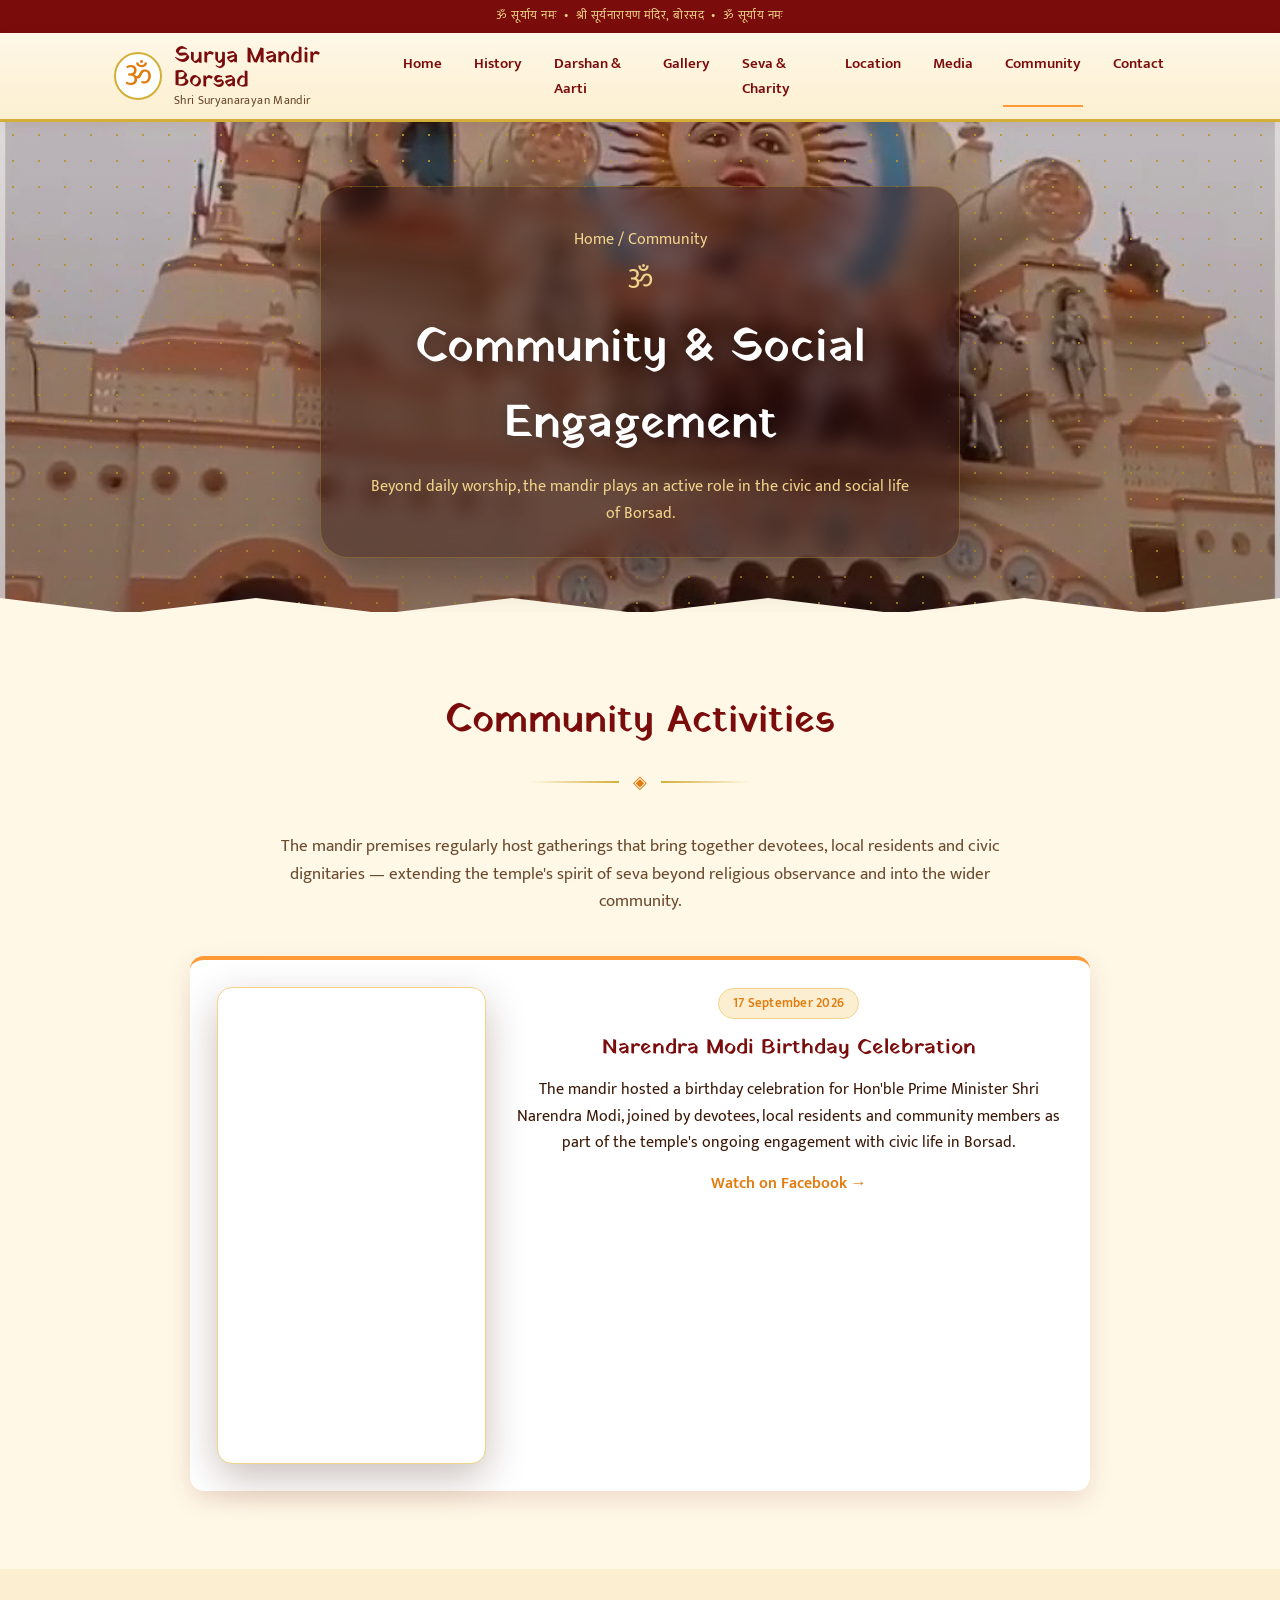
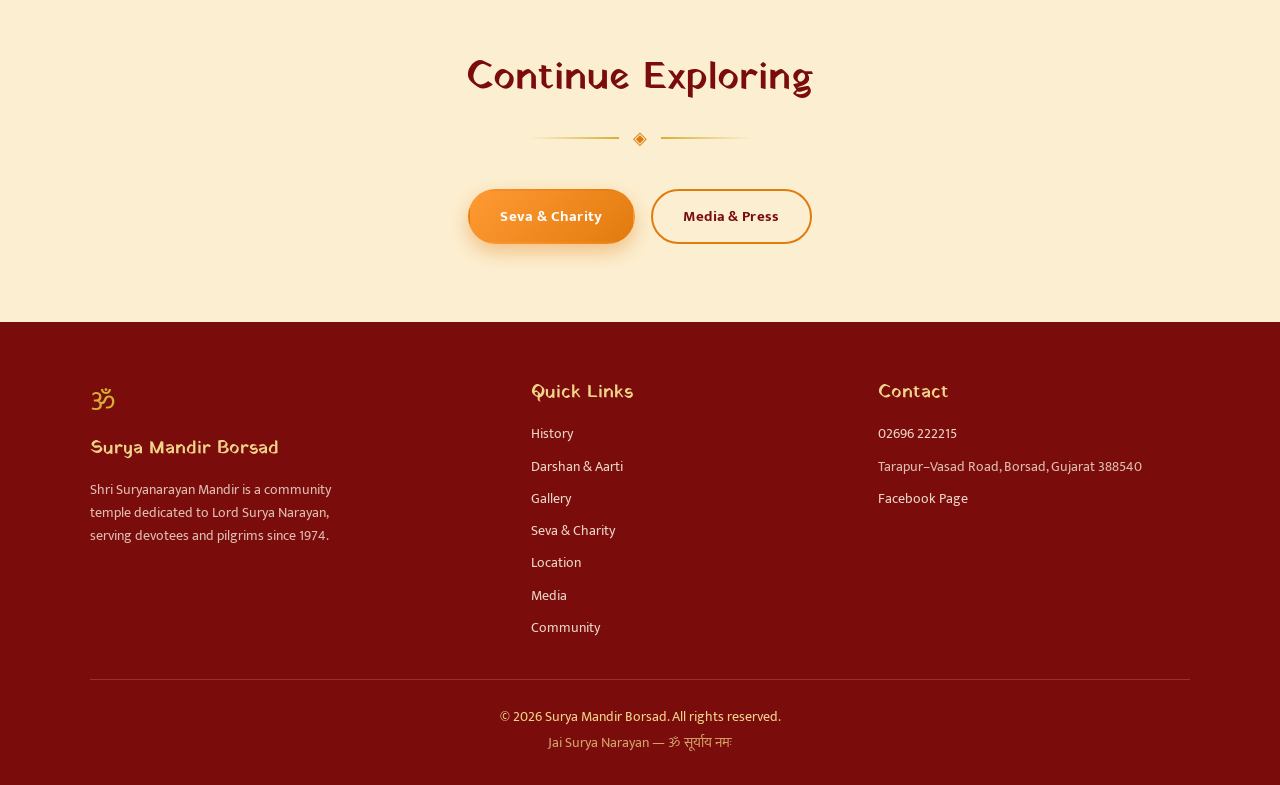
==== community.html @ 2ac1d81e "Update history timeline dates, simplify founding story, add Community page Divine manifestation now " ====
<!DOCTYPE html>
<html lang="en">
<head>
<meta charset="UTF-8">
<meta name="viewport" content="width=device-width, initial-scale=1.0">
<title>Community | Surya Mandir Borsad</title>
<meta name="description" content="Community and social engagement activities hosted at Surya Mandir Borsad, from civic celebrations to local outreach.">
<link rel="canonical" href="https://suntempleborsad.org/community.html">
<meta property="og:type" content="website">
<meta property="og:site_name" content="Surya Mandir Borsad">
<meta property="og:title" content="Community | Surya Mandir Borsad">
<meta property="og:description" content="Community and social engagement activities hosted at Surya Mandir Borsad, from civic celebrations to local outreach.">
<meta property="og:url" content="https://suntempleborsad.org/community.html">
<meta property="og:image" content="https://suntempleborsad.org/images/gallery-13.jpg">
<meta property="og:image:width" content="1200">
<meta property="og:image:alt" content="Surya Mandir Borsad">
<meta property="og:locale" content="en_IN">
<meta name="twitter:card" content="summary_large_image">
<meta name="twitter:title" content="Community | Surya Mandir Borsad">
<meta name="twitter:description" content="Community and social engagement activities hosted at Surya Mandir Borsad, from civic celebrations to local outreach.">
<meta name="twitter:image" content="https://suntempleborsad.org/images/gallery-13.jpg">
<meta name="theme-color" content="#FF9933">
<link rel="manifest" href="/manifest.json">
<link rel="apple-touch-icon" href="/apple-touch-icon.png">
<link rel="icon" href="/favicon.ico" sizes="32x32">
<link rel="icon" href="data:image/svg+xml,%3Csvg xmlns='http://www.w3.org/2000/svg' viewBox='0 0 100 100'%3E%3Ccircle cx='50' cy='50' r='45' fill='%23FF9933'/%3E%3Ctext x='50' y='68' font-size='60' text-anchor='middle' fill='%23fff'%3E%E0%A5%90%3C/text%3E%3C/svg%3E">
<link rel="preconnect" href="https://fonts.googleapis.com">
<link rel="preconnect" href="https://fonts.gstatic.com" crossorigin>
<link href="https://fonts.googleapis.com/css2?family=Yatra+One&family=Mukta:wght@400;500;600;700&display=swap" rel="stylesheet">
<link rel="stylesheet" href="css/style.css">
<script type="application/ld+json">
{
  "@context": "https://schema.org",
  "@type": "BreadcrumbList",
  "itemListElement": [
    {"@type": "ListItem", "position": 1, "name": "Home", "item": "https://suntempleborsad.org/"},
    {"@type": "ListItem", "position": 2, "name": "Community", "item": "https://suntempleborsad.org/community.html"}
  ]
}
</script>
</head>
<body>

<div class="top-strip">ॐ सूर्याय नमः &nbsp;•&nbsp; श्री सूर्यनारायण मंदिर, बोरसद &nbsp;•&nbsp; ॐ सूर्याय नमः</div>

<header class="site-header">
  <div class="header-inner">
    <a class="brand" href="index.html">
      <span class="brand-om">ॐ</span>
      <span class="brand-text">
        <span class="brand-title">Surya Mandir Borsad</span>
        <span class="brand-subtitle">Shri Suryanarayan Mandir</span>
      </span>
    </a>
    <button class="nav-toggle" id="navToggle" aria-label="Toggle navigation" aria-expanded="false">
      <span></span><span></span><span></span>
    </button>
    <nav class="main-nav" id="mainNav">
      <a href="index.html">Home</a>
      <a href="history.html">History</a>
      <a href="timings.html">Darshan &amp; Aarti</a>
      <a href="gallery.html">Gallery</a>
      <a href="seva.html">Seva &amp; Charity</a>
      <a href="location.html">Location</a>
      <a href="media.html">Media</a>
      <a href="community.html" class="active">Community</a>
      <a href="contact.html">Contact</a>
    </nav>
  </div>
</header>

<section class="page-hero" style="background-image:url('images/gallery-13.jpg'); background-size:cover; background-position:center;">
  <div class="page-hero-content">
    <p class="breadcrumb"><a href="index.html">Home</a> / Community</p>
    <div class="page-om">&#x0950;</div>
    <h1>Community &amp; Social Engagement</h1>
    <p>Beyond daily worship, the mandir plays an active role in the civic and social life of Borsad.</p>
  </div>
</section>

<main>

  <section class="section">
    <div class="section-inner text-center">
      <h2 class="section-title"><span>Community Activities</span></h2>
      <div class="divider" aria-hidden="true"><span>&#x25C8;</span></div>
      <p class="section-lead" style="max-width:760px; margin-bottom:40px;">
        The mandir premises regularly host gatherings that bring together devotees, local residents
        and civic dignitaries &mdash; extending the temple's spirit of seva beyond religious
        observance and into the wider community.
      </p>

      <div class="event-card">
        <div class="event-card-media">
          <div class="video-wrapper-vertical">
            <iframe src="https://www.facebook.com/plugins/video.php?href=https%3A%2F%2Fwww.facebook.com%2Freel%2F38532908149690566%2F&show_text=0&width=267" title="Narendra Modi birthday celebration at Surya Mandir Borsad" style="border:none;overflow:hidden" scrolling="no" allowfullscreen="true" allow="autoplay; clipboard-write; encrypted-media; picture-in-picture; web-share" loading="lazy"></iframe>
          </div>
        </div>
        <div class="event-card-body">
          <span class="event-date">17 September 2026</span>
          <h3>Narendra Modi Birthday Celebration</h3>
          <p>
            The mandir hosted a birthday celebration for Hon'ble Prime Minister Shri Narendra Modi,
            joined by devotees, local residents and community members as part of the temple's ongoing
            engagement with civic life in Borsad.
          </p>
          <a class="event-watch-link" href="https://fb.watch/v/28VnDerd36/?mibextid=wwXIfr&fs=e" target="_blank" rel="noopener">Watch on Facebook &rarr;</a>
        </div>
      </div>
    </div>
  </section>

  <section class="section section-alt">
    <div class="section-inner text-center">
      <h2 class="section-title"><span>Continue Exploring</span></h2>
      <div class="divider" aria-hidden="true"><span>&#x25C8;</span></div>
      <div class="hero-actions" style="justify-content:center;">
        <a href="seva.html" class="btn btn-primary">Seva &amp; Charity</a>
        <a href="media.html" class="btn btn-outline" style="color:var(--maroon);border-color:var(--saffron-dark);">Media &amp; Press</a>
      </div>
    </div>
  </section>

</main>

<footer class="site-footer">
  <div class="footer-inner">
    <div class="footer-col footer-about">
      <div class="footer-om" aria-hidden="true">&#x0950;</div>
      <h4>Surya Mandir Borsad</h4>
      <p>Shri Suryanarayan Mandir is a community temple dedicated to Lord Surya Narayan, serving devotees and pilgrims since 1974.</p>
    </div>
    <div class="footer-col">
      <h4>Quick Links</h4>
      <ul>
        <li><a href="history.html">History</a></li>
        <li><a href="timings.html">Darshan &amp; Aarti</a></li>
        <li><a href="gallery.html">Gallery</a></li>
        <li><a href="seva.html">Seva &amp; Charity</a></li>
        <li><a href="location.html">Location</a></li>
        <li><a href="media.html">Media</a></li>
        <li><a href="community.html">Community</a></li>
      </ul>
    </div>
    <div class="footer-col">
      <h4>Contact</h4>
      <ul>
        <li><a href="tel:+912696222215">02696 222215</a></li>
        <li>Tarapur&ndash;Vasad Road, Borsad, Gujarat 388540</li>
        <li><a href="https://www.facebook.com/309274236189976" target="_blank" rel="noopener">Facebook Page</a></li>
      </ul>
    </div>
  </div>
  <div class="footer-bottom">
    <p>&copy; <span id="year"></span> Surya Mandir Borsad. All rights reserved.</p>
    <p class="footer-note">Jai Surya Narayan &mdash; &#x0950; &#x0938;&#x0942;&#x0930;&#x094D;&#x092F;&#x093E;&#x092F; &#x0928;&#x092E;&#x0903;</p>
  </div>
</footer>

<script src="js/script.js?v=3"></script>
</body>
</html>
---- css/style.css ----
/* =========================================================
   Surya Mandir Borsad — stylesheet
   Palette: saffron, maroon, gold, ivory
   ========================================================= */

:root {
  --saffron: #FF9933;
  --saffron-dark: #E27B0E;
  --maroon: #7A0C0C;
  --maroon-dark: #500606;
  --gold: #D4AF37;
  --gold-light: #F1D48A;
  --ivory: #FFF8E7;
  --ivory-dark: #FCEFD1;
  --ink: #3A1706;
  --ink-soft: #6B4A2E;
  --white: #FFFFFF;

  --font-display: 'Yatra One', cursive;
  --font-body: 'Mukta', -apple-system, BlinkMacSystemFont, 'Segoe UI', sans-serif;

  --shadow-soft: 0 8px 24px rgba(122, 12, 12, 0.12);
  --shadow-strong: 0 14px 40px rgba(58, 23, 6, 0.28);
  --radius: 14px;
}

* { box-sizing: border-box; }

html {
  scroll-behavior: smooth;
}

body {
  margin: 0;
  font-family: var(--font-body);
  color: var(--ink);
  background: var(--ivory);
  line-height: 1.65;
  -webkit-font-smoothing: antialiased;
}

img { max-width: 100%; display: block; }

a { color: inherit; }

h1, h2, h3 {
  font-family: var(--font-display);
  font-weight: 400;
  color: var(--maroon);
  margin: 0;
}

.section-inner {
  max-width: 1100px;
  margin: 0 auto;
  padding: 0 24px;
}

/* ---------- Top strip ---------- */
.top-strip {
  background: var(--maroon);
  color: var(--gold-light);
  text-align: center;
  font-size: 0.78rem;
  letter-spacing: 0.04em;
  padding: 6px 12px;
  white-space: nowrap;
  overflow: hidden;
  text-overflow: ellipsis;
}

/* ---------- Header ---------- */
.site-header {
  position: sticky;
  top: 0;
  z-index: 100;
  background: linear-gradient(180deg, var(--ivory) 0%, var(--ivory-dark) 100%);
  border-bottom: 3px solid var(--gold);
  box-shadow: 0 2px 12px rgba(122, 12, 12, 0.08);
}

.header-inner {
  max-width: 1100px;
  margin: 0 auto;
  padding: 12px 24px;
  display: flex;
  align-items: center;
  justify-content: space-between;
  gap: 16px;
}

.brand {
  display: flex;
  align-items: center;
  gap: 12px;
  text-decoration: none;
}

.brand-om {
  font-size: 2rem;
  color: var(--saffron-dark);
  background: var(--white);
  border: 2px solid var(--gold);
  border-radius: 50%;
  width: 48px;
  height: 48px;
  display: flex;
  align-items: center;
  justify-content: center;
  flex-shrink: 0;
}

.brand-text { display: flex; flex-direction: column; line-height: 1.15; }

.brand-title {
  font-family: var(--font-display);
  font-size: 1.35rem;
  color: var(--maroon);
}

.brand-subtitle {
  font-size: 0.72rem;
  color: var(--ink-soft);
  letter-spacing: 0.03em;
}

.main-nav {
  display: flex;
  gap: 28px;
}

.main-nav a {
  text-decoration: none;
  font-weight: 600;
  font-size: 0.95rem;
  color: var(--maroon);
  position: relative;
  padding: 6px 2px;
}

.main-nav a::after {
  content: "";
  position: absolute;
  left: 0;
  bottom: 0;
  width: 0;
  height: 2px;
  background: var(--saffron);
  transition: width 0.25s ease;
}

.main-nav a:hover::after,
.main-nav a.active::after {
  width: 100%;
}

.nav-toggle {
  display: none;
  flex-direction: column;
  justify-content: center;
  gap: 5px;
  width: 40px;
  height: 40px;
  background: none;
  border: none;
  cursor: pointer;
}

.nav-toggle span {
  display: block;
  height: 3px;
  border-radius: 2px;
  background: var(--maroon);
}

/* ---------- Hero ---------- */
.hero {
  position: relative;
  min-height: 82vh;
  display: flex;
  align-items: center;
  justify-content: center;
  text-align: center;
  color: var(--white);
  background-color: var(--maroon-dark);
  background-size: cover;
  background-position: center;
  overflow: hidden;
}

.hero::before {
  content: "";
  position: absolute;
  inset: 0;
  background: linear-gradient(180deg, rgba(58,10,10,0.12) 0%, rgba(58,10,10,0.08) 45%, rgba(40,8,8,0.38) 100%);
}

.hero-pattern {
  position: absolute;
  inset: 0;
  opacity: 0.7;
  background-image:
    radial-gradient(circle at 8% 12%, rgba(212,175,55,0.35) 0%, transparent 32%),
    radial-gradient(circle at 94% 82%, rgba(212,175,55,0.3) 0%, transparent 30%),
    radial-gradient(circle, rgba(212,175,55,0.5) 1.4px, transparent 1.4px);
  background-size: auto, auto, 30px 30px;
  background-position: 0 0, 0 0, 0 0;
}

.mandala-ring {
  position: absolute;
  border: 1px solid rgba(212,175,55,0.28);
  border-radius: 50%;
  pointer-events: none;
}

.hero-content {
  position: relative;
  z-index: 2;
  padding: 44px 40px;
  max-width: 720px;
  background: rgba(40,8,8,0.4);
  backdrop-filter: blur(10px);
  -webkit-backdrop-filter: blur(10px);
  border-radius: 32px;
  border: 1px solid rgba(212,175,55,0.3);
  box-shadow: 0 20px 60px rgba(20,4,4,0.35);
  transition: opacity 0.35s ease, transform 0.35s ease, visibility 0.35s;
}

.hero-content.is-dismissed {
  opacity: 0;
  transform: scale(0.96);
  pointer-events: none;
  visibility: hidden;
}

.hero-close {
  position: absolute;
  top: 14px;
  right: 14px;
  width: 32px;
  height: 32px;
  border-radius: 50%;
  border: 1px solid rgba(212,175,55,0.4);
  background: rgba(0,0,0,0.15);
  color: var(--gold-light);
  font-size: 1.2rem;
  line-height: 1;
  display: flex;
  align-items: center;
  justify-content: center;
  cursor: pointer;
  transition: background 0.2s ease, transform 0.2s ease;
}

.hero-close:hover {
  background: rgba(0,0,0,0.3);
  transform: scale(1.08);
}

.hero-reveal {
  position: absolute;
  top: 118px;
  right: 24px;
  z-index: 2;
  display: none;
  align-items: center;
  gap: 8px;
  padding: 10px 18px;
  border-radius: 999px;
  background: rgba(40,8,8,0.55);
  backdrop-filter: blur(8px);
  -webkit-backdrop-filter: blur(8px);
  border: 1px solid rgba(212,175,55,0.4);
  color: var(--gold-light);
  font-size: 0.85rem;
  font-weight: 600;
  cursor: pointer;
}

.hero-reveal.is-visible { display: flex; }
.hero-reveal:hover { background: rgba(40,8,8,0.72); }

@media (max-width: 640px) {
  .hero-reveal { top: 100px; right: 16px; font-size: 0.78rem; padding: 8px 14px; }
}

@media (max-width: 640px) {
  .hero-content { padding: 32px 22px; border-radius: 24px; }
}

.hero-content::before,
.hero-content::after {
  content: "";
  position: absolute;
  left: 50%;
  top: 46%;
  transform: translate(-50%, -50%);
  border-radius: 50%;
  border: 1px solid rgba(212,175,55,0.22);
  pointer-events: none;
  z-index: -1;
}

.hero-content::before { width: 460px; height: 460px; }
.hero-content::after { width: 620px; height: 620px; border-color: rgba(212,175,55,0.14); }

@media (max-width: 640px) {
  .hero-content::before { width: 300px; height: 300px; }
  .hero-content::after { width: 400px; height: 400px; }
}

.hero-om {
  font-size: 3rem;
  color: var(--gold-light);
  margin-bottom: 8px;
  text-shadow: 0 4px 18px rgba(0,0,0,0.35);
}

.hero-content h1 {
  font-size: clamp(2.4rem, 6vw, 3.8rem);
  color: var(--white);
  text-shadow: 0 4px 20px rgba(0,0,0,0.4);
  margin-bottom: 10px;
}

.hero-tagline {
  font-size: clamp(1.05rem, 2.4vw, 1.35rem);
  color: var(--gold-light);
  margin: 0 0 4px;
}

.hero-sub {
  font-size: 1rem;
  color: rgba(255,255,255,0.85);
  margin: 0 0 20px;
  letter-spacing: 0.03em;
}

.rating-badge {
  display: inline-flex;
  align-items: center;
  gap: 8px;
  background: rgba(255,255,255,0.12);
  border: 1px solid rgba(241,212,138,0.6);
  border-radius: 999px;
  padding: 7px 16px;
  margin-bottom: 22px;
  text-decoration: none;
  font-size: 0.85rem;
  color: var(--white);
  backdrop-filter: blur(2px);
  transition: background 0.2s ease, transform 0.2s ease;
}

.rating-badge:hover { background: rgba(255,255,255,0.22); transform: translateY(-1px); }

.rating-stars { color: var(--gold); letter-spacing: 1px; }

.rating-badge-dark {
  background: var(--ivory);
  border-color: var(--gold);
  color: var(--maroon);
}
.rating-badge-dark:hover { background: var(--ivory-dark); }
.rating-badge-dark .rating-stars { color: var(--saffron-dark); }

.hero-actions {
  display: flex;
  flex-wrap: wrap;
  gap: 16px;
  justify-content: center;
}

.btn {
  display: inline-block;
  padding: 13px 30px;
  border-radius: 999px;
  font-weight: 700;
  font-size: 0.95rem;
  text-decoration: none;
  letter-spacing: 0.02em;
  transition: transform 0.2s ease, box-shadow 0.2s ease, background 0.2s ease;
  border: 2px solid transparent;
}

.btn-primary {
  background: linear-gradient(135deg, var(--saffron) 0%, var(--saffron-dark) 100%);
  color: var(--white);
  box-shadow: 0 8px 20px rgba(226,123,14,0.4);
}
.btn-primary:hover { transform: translateY(-2px); box-shadow: 0 12px 26px rgba(226,123,14,0.5); }

.btn-outline {
  background: transparent;
  color: var(--white);
  border-color: var(--gold-light);
}
.btn-outline:hover { background: rgba(255,255,255,0.15); transform: translateY(-2px); }

.hero-divider {
  position: absolute;
  bottom: 0;
  left: 0;
  right: 0;
  height: 40px;
  background: var(--ivory);
  clip-path: polygon(0 100%, 100% 100%, 100% 40%, 92% 100%, 84% 40%, 76% 100%, 68% 40%, 60% 100%, 52% 40%, 44% 100%, 36% 40%, 28% 100%, 20% 40%, 12% 100%, 4% 40%, 0 100%);
}

/* ---------- Sections ---------- */
.section {
  padding: 78px 0;
}

.section-alt {
  background: var(--ivory-dark);
  background-image:
    linear-gradient(var(--ivory-dark), var(--ivory-dark)),
    repeating-linear-gradient(45deg, rgba(212,175,55,0.05) 0, rgba(212,175,55,0.05) 2px, transparent 2px, transparent 14px);
}

.section-title {
  text-align: center;
  margin-bottom: 6px;
}

.section-title span {
  font-size: clamp(1.8rem, 4vw, 2.4rem);
  position: relative;
}

.divider {
  display: flex;
  align-items: center;
  justify-content: center;
  gap: 14px;
  margin: 14px 0 36px;
  color: var(--gold);
}

.divider::before,
.divider::after {
  content: "";
  height: 2px;
  width: 90px;
  max-width: 22vw;
  background: linear-gradient(90deg, transparent, var(--gold));
}

.divider::after { background: linear-gradient(90deg, var(--gold), transparent); }

.divider span { font-size: 1.1rem; color: var(--saffron-dark); }

.section-lead {
  text-align: center;
  max-width: 640px;
  margin: 0 auto 36px;
  color: var(--ink-soft);
  font-size: 1.05rem;
}

/* ---------- History ---------- */
.history-grid {
  display: grid;
  grid-template-columns: 1fr 220px;
  gap: 48px;
  align-items: start;
}

.history-text p {
  margin: 0 0 18px;
  font-size: 1.02rem;
  color: var(--ink);
}

.history-text strong { color: var(--maroon); }

.motif-circle {
  width: 200px;
  height: 200px;
  border-radius: 50%;
  border: 3px solid var(--gold);
  background: radial-gradient(circle at 35% 30%, var(--white), var(--ivory-dark));
  display: flex;
  align-items: center;
  justify-content: center;
  box-shadow: var(--shadow-soft);
  position: sticky;
  top: 120px;
}

.motif-circle span {
  font-size: 5rem;
  color: var(--saffron-dark);
}

.motif-circle.motif-photo {
  overflow: hidden;
  padding: 0;
}

.motif-circle.motif-photo img {
  width: 100%;
  height: 100%;
  object-fit: cover;
  object-position: center 30%;
}

/* ---------- Timings ---------- */
.timings-grid {
  display: grid;
  grid-template-columns: repeat(auto-fit, minmax(160px, 1fr));
  gap: 20px;
  margin-top: 8px;
}

.timing-card {
  background: var(--white);
  border: 1px solid var(--gold-light);
  border-radius: var(--radius);
  padding: 26px 16px;
  text-align: center;
  box-shadow: var(--shadow-soft);
  transition: transform 0.25s ease, box-shadow 0.25s ease;
}

.timing-card:hover {
  transform: translateY(-6px);
  box-shadow: var(--shadow-strong);
}

.timing-icon,
.seva-card .seva-icon,
.contact-icon {
  width: 58px;
  height: 58px;
  border-radius: 50%;
  background: linear-gradient(135deg, var(--saffron) 0%, var(--saffron-dark) 100%);
  color: var(--white);
  display: flex;
  align-items: center;
  justify-content: center;
  font-size: 1.5rem;
  margin: 0 auto 16px;
  box-shadow: 0 6px 16px rgba(226,123,14,0.35), 0 0 0 5px var(--ivory-dark);
}

.seva-card .seva-icon { margin: 0 0 16px; }

.timing-card h3 {
  font-size: 1.05rem;
  color: var(--maroon);
  margin-bottom: 6px;
}

.timing-time {
  font-weight: 700;
  color: var(--saffron-dark);
  font-size: 1.15rem;
  margin: 0;
}

.timing-note {
  text-align: center;
  margin-top: 28px;
  color: var(--ink-soft);
  font-size: 0.9rem;
  font-style: italic;
}

/* ---------- Gallery ---------- */
.gallery-grid {
  display: grid;
  grid-template-columns: repeat(4, 1fr);
  gap: 16px;
}

.gallery-item {
  border: 0;
  padding: 0;
  background: var(--ivory-dark);
  border-radius: 10px;
  overflow: hidden;
  cursor: pointer;
  aspect-ratio: 1 / 1;
  position: relative;
  box-shadow: var(--shadow-soft);
  border: 2px solid transparent;
  transition: transform 0.25s ease, border-color 0.25s ease;
}

.gallery-item:hover { transform: scale(1.03); border-color: var(--gold); }

.gallery-item img {
  width: 100%;
  height: 100%;
  object-fit: cover;
}

.gallery-item img::before {
  content: "";
}

/* Fallback shown via JS onerror class swap */
.gallery-item.is-empty {
  display: flex;
  align-items: center;
  justify-content: center;
}

.gallery-item.is-empty img { display: none; }

.gallery-item.is-empty::after {
  content: "\0950\A Photo coming soon";
  white-space: pre;
  text-align: center;
  color: var(--saffron-dark);
  font-family: var(--font-display);
  font-size: 1rem;
  line-height: 1.6;
}

.photo-credit {
  text-align: center;
  font-size: 0.78rem;
  color: var(--ink-soft);
  margin-top: 18px;
}

.photo-credit a { color: var(--saffron-dark); }
.photo-credit code {
  background: var(--ivory-dark);
  padding: 1px 6px;
  border-radius: 4px;
}

/* ---------- Testimonials ---------- */
.testimonials .section-inner { text-align: center; }

.testimonial-grid {
  display: grid;
  grid-template-columns: repeat(auto-fit, minmax(240px, 1fr));
  gap: 22px;
  margin-top: 32px;
  text-align: left;
}

.testimonial-card {
  background: var(--white);
  border-left: 4px solid var(--saffron);
  border-radius: 10px;
  padding: 22px 24px;
  margin: 0;
  box-shadow: var(--shadow-soft);
}

.testimonial-card p {
  margin: 0 0 12px;
  color: var(--ink);
  font-size: 1rem;
}

.testimonial-card cite {
  font-style: normal;
  font-size: 0.85rem;
  color: var(--ink-soft);
}

/* ---------- Location ---------- */
.location-grid {
  display: grid;
  grid-template-columns: 1fr 1fr;
  gap: 40px;
  align-items: start;
}

.location-info h3 {
  font-size: 1.1rem;
  color: var(--maroon);
  margin: 20px 0 8px;
}
.location-info h3:first-child { margin-top: 0; }

.location-info p { margin: 0; color: var(--ink); }

.distance-list {
  margin: 0;
  padding-left: 18px;
  color: var(--ink);
}
.distance-list li { margin-bottom: 4px; }

.location-info .btn { margin-top: 24px; }

.location-map {
  border-radius: var(--radius);
  overflow: hidden;
  box-shadow: var(--shadow-strong);
  border: 3px solid var(--white);
  outline: 1px solid var(--gold-light);
}

.location-map iframe {
  width: 100%;
  height: 100%;
  min-height: 360px;
  border: 0;
  display: block;
}

/* ---------- Contact ---------- */
.contact-grid {
  display: grid;
  grid-template-columns: repeat(auto-fit, minmax(200px, 1fr));
  gap: 20px;
}

.contact-card {
  background: var(--white);
  border-radius: var(--radius);
  padding: 28px 20px;
  text-align: center;
  box-shadow: var(--shadow-soft);
  border-top: 4px solid var(--gold);
}

.contact-card h3 {
  font-size: 1rem;
  margin-bottom: 8px;
  color: var(--maroon);
}

.contact-card p { margin: 0; color: var(--ink); }

.contact-card a {
  color: var(--saffron-dark);
  text-decoration: none;
  font-weight: 600;
}
.contact-card a:hover { text-decoration: underline; }

/* ---------- Footer ---------- */
.site-footer {
  background: var(--maroon);
  color: var(--gold-light);
  padding: 56px 20px 0;
}

.footer-inner {
  max-width: 1100px;
  margin: 0 auto;
  display: grid;
  grid-template-columns: 1.3fr 1fr 1fr;
  gap: 36px;
  padding-bottom: 40px;
  border-bottom: 1px solid rgba(241,212,138,0.2);
}

.footer-om {
  font-size: 1.8rem;
  margin-bottom: 8px;
  color: var(--gold);
}

.footer-col h4 {
  font-family: var(--font-display);
  font-weight: 400;
  font-size: 1.15rem;
  color: var(--gold-light);
  margin: 0 0 14px;
}

.footer-about p {
  font-size: 0.88rem;
  color: rgba(255,248,231,0.75);
  margin: 0;
  max-width: 32ch;
}

.footer-col ul {
  list-style: none;
  margin: 0;
  padding: 0;
  display: flex;
  flex-direction: column;
  gap: 9px;
}

.footer-col ul li {
  font-size: 0.88rem;
  color: rgba(255,248,231,0.75);
}

.footer-col a {
  color: rgba(255,248,231,0.85);
  text-decoration: none;
}
.footer-col a:hover { color: var(--gold-light); text-decoration: underline; }

.footer-bottom {
  max-width: 1100px;
  margin: 0 auto;
  text-align: center;
  padding: 22px 0 26px;
}

.site-footer .footer-bottom p {
  margin: 4px 0;
  font-size: 0.85rem;
}

.footer-note {
  color: rgba(241,212,138,0.75);
  font-size: 0.82rem;
}

/* ---------- Page hero (sub-pages) ---------- */
.page-hero {
  position: relative;
  padding: 64px 20px 54px;
  text-align: center;
  color: var(--white);
  background: linear-gradient(135deg, var(--maroon-dark) 0%, var(--maroon) 100%);
  overflow: hidden;
}

.page-hero::before {
  content: "";
  position: absolute;
  inset: 0;
  background-image:
    linear-gradient(180deg, rgba(40,8,8,0.15) 0%, rgba(40,8,8,0.28) 100%),
    radial-gradient(circle, rgba(212,175,55,0.9) 1.5px, transparent 1.5px);
  background-size: auto, 26px 26px;
}

.page-hero-content {
  position: relative;
  z-index: 1;
  display: inline-block;
  max-width: 640px;
  padding: 30px 42px;
  background: rgba(40,8,8,0.4);
  backdrop-filter: blur(10px);
  -webkit-backdrop-filter: blur(10px);
  border-radius: 28px;
  border: 1px solid rgba(212,175,55,0.3);
  box-shadow: 0 16px 44px rgba(20,4,4,0.3);
}

@media (max-width: 640px) {
  .page-hero-content { padding: 24px 24px; border-radius: 22px; }
}

.page-hero .page-om {
  font-size: 1.9rem;
  color: var(--gold-light);
  margin-bottom: 6px;
}

.page-hero h1 {
  color: var(--white);
  font-size: clamp(2rem, 4.4vw, 2.9rem);
  text-shadow: 0 4px 16px rgba(0,0,0,0.35);
}

.page-hero p {
  color: var(--gold-light);
  max-width: 560px;
  margin: 10px auto 0;
  font-size: 1.02rem;
}

.breadcrumb {
  position: relative;
  z-index: 1;
  font-size: 0.82rem;
  color: rgba(255,248,231,0.7);
  margin-bottom: 14px;
}
.breadcrumb a { color: var(--gold-light); text-decoration: none; }
.breadcrumb a:hover { text-decoration: underline; }

.page-hero::after {
  content: "";
  position: absolute;
  bottom: -1px;
  left: 0;
  right: 0;
  height: 22px;
  background: var(--ivory);
  clip-path: polygon(0 100%, 100% 100%, 100% 30%, 90% 100%, 80% 30%, 70% 100%, 60% 30%, 50% 100%, 40% 30%, 30% 100%, 20% 30%, 10% 100%, 0 30%);
}

/* ---------- Timeline (history page) ---------- */
.timeline {
  position: relative;
  max-width: 760px;
  margin: 0 auto;
  padding-left: 36px;
  border-left: 3px solid var(--gold-light);
}

.timeline-item {
  position: relative;
  padding-bottom: 34px;
}
.timeline-item:last-child { padding-bottom: 0; }

.timeline-item::before {
  content: "";
  position: absolute;
  left: -46px;
  top: 4px;
  width: 16px;
  height: 16px;
  border-radius: 50%;
  background: var(--saffron);
  border: 3px solid var(--white);
  box-shadow: 0 0 0 3px var(--gold);
}

.timeline-year {
  display: inline-block;
  font-family: var(--font-display);
  font-size: 1.1rem;
  color: var(--saffron-dark);
  margin-bottom: 4px;
}

.timeline-item h3 {
  font-size: 1.1rem;
  margin-bottom: 6px;
}

.timeline-item p { margin: 0; color: var(--ink); }

/* ---------- Stat cards (seva / charity) ---------- */
.stat-grid {
  display: grid;
  grid-template-columns: repeat(auto-fit, minmax(150px, 1fr));
  gap: 18px;
  margin: 36px 0 8px;
}

.stat-card {
  background: var(--white);
  border-radius: var(--radius);
  padding: 22px 14px;
  text-align: center;
  box-shadow: var(--shadow-soft);
}

.stat-number {
  font-family: var(--font-display);
  font-size: 2.1rem;
  color: var(--saffron-dark);
  display: block;
}

.stat-label {
  font-size: 0.85rem;
  color: var(--ink-soft);
}

.seva-grid {
  display: grid;
  grid-template-columns: repeat(auto-fit, minmax(260px, 1fr));
  gap: 24px;
  margin-top: 10px;
}

.seva-card {
  background: var(--white);
  border-radius: var(--radius);
  padding: 28px 26px;
  box-shadow: var(--shadow-soft);
  border-top: 4px solid var(--saffron);
}

.seva-card .seva-icon { font-size: 1.9rem; margin-bottom: 12px; }

.seva-card h3 { font-size: 1.15rem; margin-bottom: 10px; }

.seva-card p { margin: 0; color: var(--ink); font-size: 0.96rem; }

/* ---------- Community / social engagement page ---------- */
.event-card {
  display: flex;
  flex-wrap: wrap;
  align-items: flex-start;
  gap: 30px;
  background: var(--white);
  border-radius: var(--radius);
  padding: 28px;
  box-shadow: var(--shadow-soft);
  border-top: 4px solid var(--saffron);
  max-width: 900px;
  margin: 0 auto;
}

.event-card-media { flex: 0 0 auto; margin: 0 auto; }

.event-card-body { flex: 1 1 280px; min-width: 240px; }

.event-date {
  display: inline-block;
  font-size: 0.8rem;
  font-weight: 600;
  letter-spacing: 0.02em;
  color: var(--saffron-dark);
  background: var(--ivory-dark);
  border: 1px solid var(--gold-light);
  padding: 4px 14px;
  border-radius: 999px;
  margin-bottom: 12px;
}

.event-card-body h3 { font-size: 1.3rem; margin: 0 0 12px; }

.event-card-body p { margin: 0 0 14px; color: var(--ink); }

.event-watch-link {
  display: inline-flex;
  align-items: center;
  gap: 6px;
  font-weight: 600;
  color: var(--saffron-dark);
  text-decoration: none;
}

.event-watch-link:hover { text-decoration: underline; }

@media (max-width: 560px) {
  .event-card { padding: 22px 18px; }
}

/* ---------- Media / press page ---------- */
.media-list {
  display: flex;
  flex-direction: column;
  gap: 16px;
  max-width: 760px;
  margin: 0 auto;
}

.media-card {
  display: flex;
  align-items: center;
  gap: 18px;
  background: var(--white);
  border-radius: var(--radius);
  padding: 20px 24px;
  box-shadow: var(--shadow-soft);
  text-decoration: none;
  color: var(--ink);
  border: 1px solid var(--gold-light);
  transition: transform 0.2s ease, box-shadow 0.2s ease;
}

.media-card:hover {
  transform: translateY(-3px);
  box-shadow: var(--shadow-strong);
}

.media-icon {
  font-size: 1.4rem;
  flex-shrink: 0;
  width: 52px;
  height: 52px;
  border-radius: 50%;
  background: linear-gradient(135deg, var(--saffron) 0%, var(--saffron-dark) 100%);
  color: var(--white);
  display: flex;
  align-items: center;
  justify-content: center;
  box-shadow: 0 6px 14px rgba(226,123,14,0.3);
}

.media-card-body h3 {
  font-size: 1.02rem;
  margin-bottom: 4px;
  color: var(--maroon);
}

.media-card-body p {
  margin: 0;
  font-size: 0.85rem;
  color: var(--ink-soft);
}

.media-card-body span.media-domain {
  font-size: 0.75rem;
  color: var(--saffron-dark);
  font-weight: 600;
}

.media-disclaimer {
  max-width: 760px;
  margin: 32px auto 0;
  font-size: 0.85rem;
  color: var(--ink-soft);
  text-align: center;
  background: var(--ivory-dark);
  border-radius: 10px;
  padding: 16px 20px;
}

/* ---------- Home page teasers ---------- */
.teaser-grid {
  display: grid;
  grid-template-columns: repeat(auto-fit, minmax(240px, 1fr));
  gap: 24px;
}

/* Explore section: fixed 3-across so 6 cards always read as two even rows */
.teaser-grid-3 {
  grid-template-columns: repeat(3, 1fr);
}

@media (max-width: 860px) {
  .teaser-grid-3 { grid-template-columns: repeat(2, 1fr); }
}

@media (max-width: 560px) {
  .teaser-grid-3 { grid-template-columns: 1fr; }
}

.teaser-card {
  background: var(--white);
  border-radius: var(--radius);
  overflow: hidden;
  box-shadow: var(--shadow-soft);
  text-decoration: none;
  color: var(--ink);
  border: 1px solid var(--gold-light);
  display: flex;
  flex-direction: column;
  transition: transform 0.25s ease, box-shadow 0.25s ease;
}

.teaser-card:hover { transform: translateY(-5px); box-shadow: var(--shadow-strong); }

.teaser-card-icon {
  font-size: 1.8rem;
  background: linear-gradient(135deg, var(--saffron) 0%, var(--saffron-dark) 100%);
  color: var(--white);
  padding: 22px;
  text-align: center;
}

/* Icon SVGs inherit currentColor and sit centered wherever an emoji used to be */
.icon-svg {
  width: 26px;
  height: 26px;
  display: inline-block;
  vertical-align: middle;
  stroke: currentColor;
}

.teaser-card-icon .icon-svg { width: 34px; height: 34px; }
.contact-icon .icon-svg,
.media-icon .icon-svg { width: 24px; height: 24px; }

.teaser-card-body { padding: 20px 22px 24px; flex: 1; display: flex; flex-direction: column; }

.teaser-card-body h3 { font-size: 1.15rem; margin-bottom: 8px; }

.teaser-card-body p { margin: 0 0 14px; color: var(--ink-soft); font-size: 0.92rem; flex: 1; }

.teaser-link {
  font-size: 0.85rem;
  font-weight: 700;
  color: var(--saffron-dark);
}

.text-center { text-align: center; }

.section-cta { text-align: center; margin-top: 36px; }

/* ---------- Video embed ---------- */
.video-wrapper {
  position: relative;
  width: 100%;
  max-width: 760px;
  margin: 0 auto;
  aspect-ratio: 16 / 9;
  border-radius: var(--radius);
  overflow: hidden;
  box-shadow: var(--shadow-strong);
  border: 3px solid var(--white);
  outline: 1px solid var(--gold-light);
}

.video-wrapper iframe {
  position: absolute;
  inset: 0;
  width: 100%;
  height: 100%;
  border: 0;
}

.video-wrapper-vertical {
  position: relative;
  width: 267px;
  max-width: 100%;
  margin: 0 auto;
  aspect-ratio: 9 / 16;
  border-radius: var(--radius);
  overflow: hidden;
  box-shadow: var(--shadow-strong);
  border: 3px solid var(--white);
  outline: 1px solid var(--gold-light);
}

.video-wrapper-vertical iframe {
  position: absolute;
  inset: 0;
  width: 100%;
  height: 100%;
  border: 0;
}

.video-credit {
  text-align: center;
  font-size: 0.78rem;
  color: var(--ink-soft);
  margin-top: 14px;
}
.video-credit a { color: var(--saffron-dark); }

/* ---------- Lightbox ---------- */
.lightbox {
  position: fixed;
  inset: 0;
  background: rgba(20, 6, 6, 0.92);
  display: none;
  align-items: center;
  justify-content: center;
  z-index: 1000;
  padding: 40px;
}

.lightbox.is-open { display: flex; }

.lightbox img {
  max-width: 100%;
  max-height: 88vh;
  border-radius: 8px;
  box-shadow: 0 20px 60px rgba(0,0,0,0.5);
}

.lightbox-close {
  position: absolute;
  top: 20px;
  right: 28px;
  background: none;
  border: none;
  color: var(--gold-light);
  font-size: 2.4rem;
  line-height: 1;
  cursor: pointer;
}

/* ---------- FAQ ---------- */
.faq-list {
  max-width: 760px;
  margin: 0 auto;
  display: flex;
  flex-direction: column;
  gap: 14px;
}

.faq-item {
  background: var(--white);
  border: 1px solid var(--gold-light);
  border-radius: var(--radius);
  padding: 22px 26px;
  box-shadow: var(--shadow-soft);
}

.faq-item h3 {
  font-family: var(--font-body);
  font-weight: 700;
  font-size: 1.02rem;
  color: var(--maroon);
  margin: 0 0 8px;
}

.faq-item p {
  margin: 0;
  color: var(--ink);
}

/* ---------- Scroll reveal ---------- */
.reveal {
  opacity: 0;
  transform: translateY(22px);
  transition: opacity 0.6s ease, transform 0.6s ease;
}

.reveal.is-visible {
  opacity: 1;
  transform: translateY(0);
}

@media (prefers-reduced-motion: reduce) {
  .reveal { opacity: 1; transform: none; transition: none; }
}

/* Staggered entrance within grids */
.teaser-grid > .reveal:nth-child(2),
.seva-grid > .reveal:nth-child(2),
.timings-grid > .reveal:nth-child(2),
.contact-grid > .reveal:nth-child(2),
.testimonial-grid > .reveal:nth-child(2),
.stat-grid > .reveal:nth-child(2) { transition-delay: 0.08s; }

.teaser-grid > .reveal:nth-child(3),
.seva-grid > .reveal:nth-child(3),
.timings-grid > .reveal:nth-child(3),
.contact-grid > .reveal:nth-child(3),
.testimonial-grid > .reveal:nth-child(3),
.stat-grid > .reveal:nth-child(3) { transition-delay: 0.16s; }

.teaser-grid > .reveal:nth-child(4),
.seva-grid > .reveal:nth-child(4),
.timings-grid > .reveal:nth-child(4),
.contact-grid > .reveal:nth-child(4),
.stat-grid > .reveal:nth-child(4) { transition-delay: 0.24s; }

.teaser-grid > .reveal:nth-child(5),
.timings-grid > .reveal:nth-child(5) { transition-delay: 0.32s; }

.teaser-grid > .reveal:nth-child(6) { transition-delay: 0.4s; }

/* ---------- Responsive ---------- */
@media (max-width: 860px) {
  .history-grid { grid-template-columns: 1fr; }
  .motif-circle { display: none; }
  .location-grid { grid-template-columns: 1fr; }
  .location-map iframe { min-height: 300px; }
  .gallery-grid { grid-template-columns: repeat(3, 1fr); }
}

@media (max-width: 640px) {
  .main-nav {
    position: absolute;
    top: 100%;
    left: 0;
    right: 0;
    background: var(--ivory);
    flex-direction: column;
    align-items: center;
    padding: 18px 0;
    gap: 18px;
    border-bottom: 3px solid var(--gold);
    box-shadow: 0 12px 20px rgba(0,0,0,0.08);
    transform: translateY(-8px);
    opacity: 0;
    pointer-events: none;
    transition: transform 0.2s ease, opacity 0.2s ease;
  }

  .main-nav.is-open {
    transform: translateY(0);
    opacity: 1;
    pointer-events: auto;
  }

  .nav-toggle { display: flex; }

  .gallery-grid { grid-template-columns: repeat(2, 1fr); }

  .section { padding: 56px 0; }

  .top-strip { font-size: 0.68rem; }
}

@media (max-width: 420px) {
  .brand-subtitle { display: none; }
}
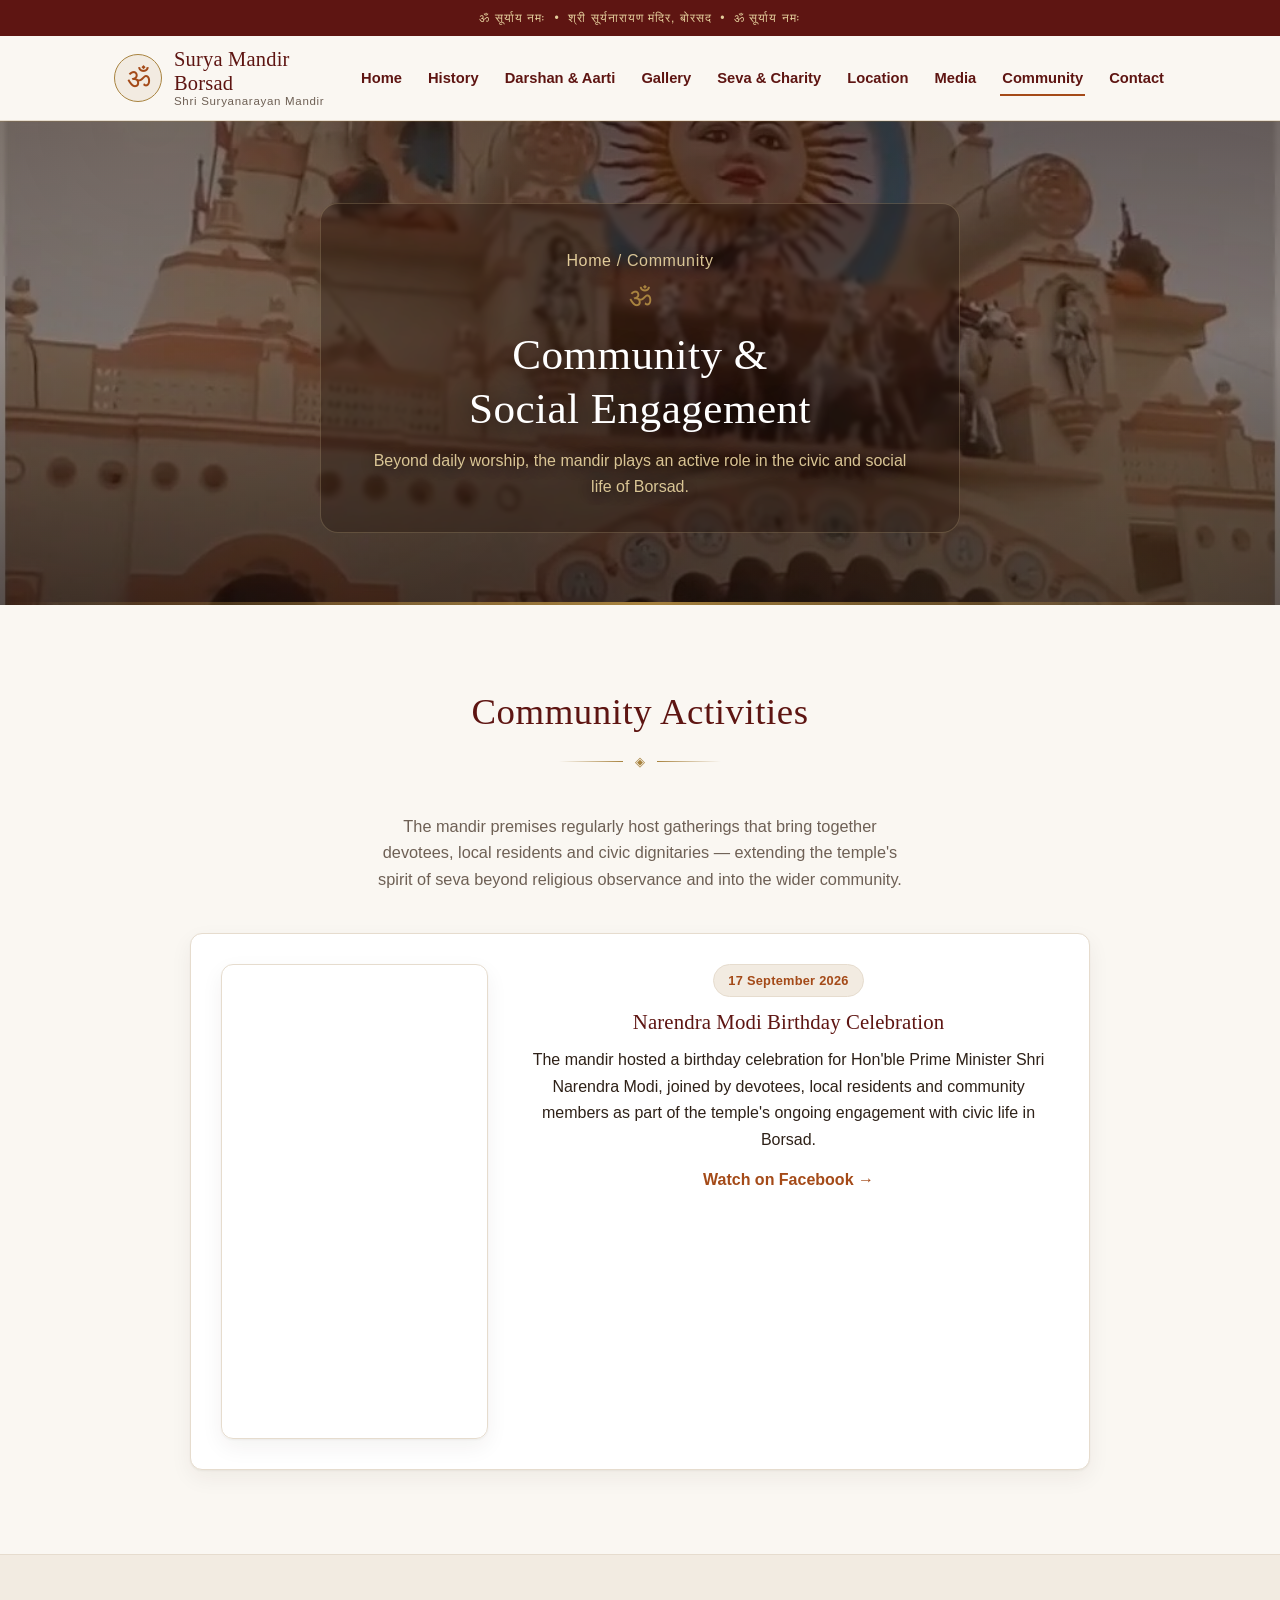
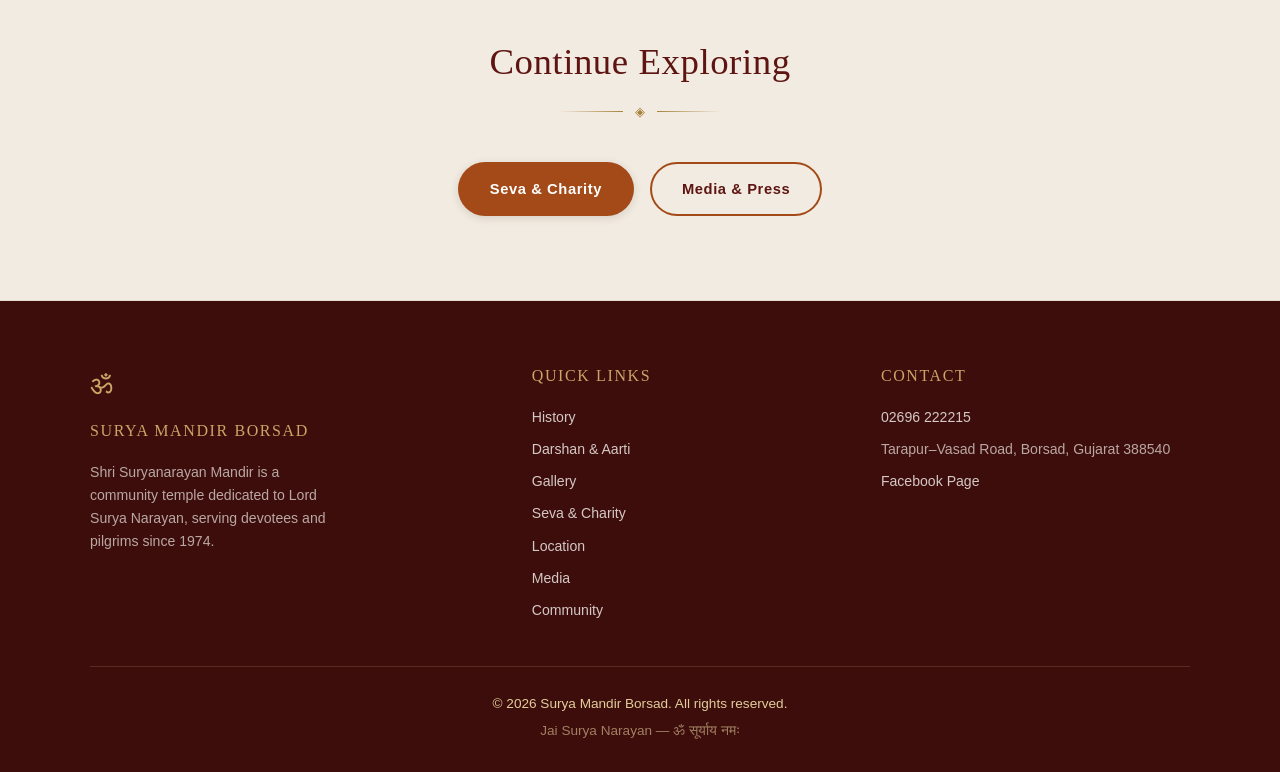
==== commit 84e7dc06: "Redesign in warm stone & brass palette; add WebP, CSP and cross-browser fixes Visual - New palette: " ====
--- a/community.html
+++ b/community.html
@@ -2,6 +2,8 @@
 <html lang="en">
 <head>
 <meta charset="UTF-8">
+<meta http-equiv="Content-Security-Policy" content="default-src 'self'; base-uri 'self'; form-action 'none'; object-src 'none'; script-src 'self'; style-src 'self' 'unsafe-inline' https://fonts.googleapis.com; font-src 'self' https://fonts.gstatic.com; img-src 'self' data:; connect-src 'self'; frame-src https://www.youtube.com https://www.google.com https://www.facebook.com">
+<meta name="referrer" content="strict-origin-when-cross-origin">
 <meta name="viewport" content="width=device-width, initial-scale=1.0">
 <title>Community | Surya Mandir Borsad</title>
 <meta name="description" content="Community and social engagement activities hosted at Surya Mandir Borsad, from civic celebrations to local outreach.">
@@ -12,22 +14,23 @@
 <meta property="og:description" content="Community and social engagement activities hosted at Surya Mandir Borsad, from civic celebrations to local outreach.">
 <meta property="og:url" content="https://suntempleborsad.org/community.html">
 <meta property="og:image" content="https://suntempleborsad.org/images/gallery-13.jpg">
-<meta property="og:image:width" content="1200">
+<meta property="og:image:width" content="1000">
+<meta property="og:image:height" content="1000">
 <meta property="og:image:alt" content="Surya Mandir Borsad">
 <meta property="og:locale" content="en_IN">
 <meta name="twitter:card" content="summary_large_image">
 <meta name="twitter:title" content="Community | Surya Mandir Borsad">
 <meta name="twitter:description" content="Community and social engagement activities hosted at Surya Mandir Borsad, from civic celebrations to local outreach.">
 <meta name="twitter:image" content="https://suntempleborsad.org/images/gallery-13.jpg">
-<meta name="theme-color" content="#FF9933">
+<meta name="theme-color" content="#5E1512">
 <link rel="manifest" href="/manifest.json">
 <link rel="apple-touch-icon" href="/apple-touch-icon.png">
 <link rel="icon" href="/favicon.ico" sizes="32x32">
-<link rel="icon" href="data:image/svg+xml,%3Csvg xmlns='http://www.w3.org/2000/svg' viewBox='0 0 100 100'%3E%3Ccircle cx='50' cy='50' r='45' fill='%23FF9933'/%3E%3Ctext x='50' y='68' font-size='60' text-anchor='middle' fill='%23fff'%3E%E0%A5%90%3C/text%3E%3C/svg%3E">
+<link rel="icon" href="data:image/svg+xml,%3Csvg xmlns='http://www.w3.org/2000/svg' viewBox='0 0 100 100'%3E%3Ccircle cx='50' cy='50' r='45' fill='%235E1512'/%3E%3Ctext x='50' y='68' font-size='60' text-anchor='middle' fill='%23fff'%3E%E0%A5%90%3C/text%3E%3C/svg%3E">
 <link rel="preconnect" href="https://fonts.googleapis.com">
 <link rel="preconnect" href="https://fonts.gstatic.com" crossorigin>
-<link href="https://fonts.googleapis.com/css2?family=Yatra+One&family=Mukta:wght@400;500;600;700&display=swap" rel="stylesheet">
-<link rel="stylesheet" href="css/style.css">
+<link href="https://fonts.googleapis.com/css2?family=Marcellus&family=Mukta:wght@400;500;600;700&display=swap" rel="stylesheet">
+<link rel="stylesheet" href="css/style.css?v=2">
 <script type="application/ld+json">
 {
   "@context": "https://schema.org",
@@ -69,7 +72,7 @@
   </div>
 </header>
 
-<section class="page-hero" style="background-image:url('images/gallery-13.jpg'); background-size:cover; background-position:center;">
+<section class="page-hero" style="background-image:url('images/gallery-13.jpg');background-image:-webkit-image-set(url('images/gallery-13.webp') type('image/webp'),url('images/gallery-13.jpg') type('image/jpeg'));background-image:image-set(url('images/gallery-13.webp') type('image/webp'),url('images/gallery-13.jpg') type('image/jpeg')); background-size:cover; background-position:center;">
   <div class="page-hero-content">
     <p class="breadcrumb"><a href="index.html">Home</a> / Community</p>
     <div class="page-om">&#x0950;</div>
@@ -157,6 +160,6 @@
   </div>
 </footer>
 
-<script src="js/script.js?v=3"></script>
+<script src="js/script.js?v=5"></script>
 </body>
 </html>
--- a/css/style.css
+++ b/css/style.css
@@ -1,27 +1,30 @@
 /* =========================================================
    Surya Mandir Borsad — stylesheet
-   Palette: saffron, maroon, gold, ivory
+   Palette: warm stone & brass — terracotta, oxblood, antique brass, sandstone
    ========================================================= */
 
 :root {
-  --saffron: #FF9933;
-  --saffron-dark: #E27B0E;
-  --maroon: #7A0C0C;
-  --maroon-dark: #500606;
-  --gold: #D4AF37;
-  --gold-light: #F1D48A;
-  --ivory: #FFF8E7;
-  --ivory-dark: #FCEFD1;
-  --ink: #3A1706;
-  --ink-soft: #6B4A2E;
+  /* Warm stone & brass — desaturated temple palette */
+  --saffron: #C25E22;
+  --saffron-dark: #A44A18;
+  --maroon: #5E1512;
+  --maroon-dark: #3D0D0B;
+  --gold: #A8833F;
+  --gold-mid: #C9A567;
+  --gold-light: #E3CD9B;
+  --ivory: #FAF7F2;
+  --ivory-dark: #F2EBE1;
+  --ink: #2E2118;
+  --ink-soft: #6E6055;
   --white: #FFFFFF;
-
-  --font-display: 'Yatra One', cursive;
+  --line: #E6DCCE;
+
+  --font-display: 'Marcellus', Georgia, 'Times New Roman', serif;
   --font-body: 'Mukta', -apple-system, BlinkMacSystemFont, 'Segoe UI', sans-serif;
 
-  --shadow-soft: 0 8px 24px rgba(122, 12, 12, 0.12);
-  --shadow-strong: 0 14px 40px rgba(58, 23, 6, 0.28);
-  --radius: 14px;
+  --shadow-soft: 0 1px 2px rgba(46, 33, 24, 0.05), 0 8px 22px rgba(46, 33, 24, 0.06);
+  --shadow-strong: 0 3px 10px rgba(46, 33, 24, 0.08), 0 18px 40px rgba(46, 33, 24, 0.13);
+  --radius: 12px;
 }
 
 * { box-sizing: border-box; }
@@ -41,6 +44,21 @@
 
 img { max-width: 100%; display: block; }
 
+/* Fill the frame by insetting rather than height:100% — WebKit resolves a
+   percentage height against the border-box here while Gecko/Blink use the
+   content box, which left Safari cropping these by the 1px border. */
+.gallery-item picture,
+.motif-circle.motif-photo picture {
+  position: absolute;
+  top: 0;
+  right: 0;
+  bottom: 0;
+  left: 0;
+  display: block;
+}
+
+.event-card-media picture { display: block; }
+
 a { color: inherit; }
 
 h1, h2, h3 {
@@ -48,6 +66,29 @@
   font-weight: 400;
   color: var(--maroon);
   margin: 0;
+  line-height: 1.25;
+  letter-spacing: 0.005em;
+  text-wrap: balance;
+}
+
+::selection {
+  background: var(--gold-light);
+  color: var(--ink);
+}
+
+/* The site had no keyboard focus indication at all. */
+:focus-visible {
+  outline: 2px solid var(--saffron-dark);
+  outline-offset: 3px;
+  border-radius: 4px;
+}
+
+.hero :focus-visible,
+.page-hero :focus-visible,
+.site-footer :focus-visible,
+.top-strip :focus-visible,
+.lightbox :focus-visible {
+  outline-color: var(--gold-light);
 }
 
 .section-inner {
@@ -61,9 +102,9 @@
   background: var(--maroon);
   color: var(--gold-light);
   text-align: center;
-  font-size: 0.78rem;
-  letter-spacing: 0.04em;
-  padding: 6px 12px;
+  font-size: 0.76rem;
+  letter-spacing: 0.08em;
+  padding: 8px 12px;
   white-space: nowrap;
   overflow: hidden;
   text-overflow: ellipsis;
@@ -74,9 +115,11 @@
   position: sticky;
   top: 0;
   z-index: 100;
-  background: linear-gradient(180deg, var(--ivory) 0%, var(--ivory-dark) 100%);
-  border-bottom: 3px solid var(--gold);
-  box-shadow: 0 2px 12px rgba(122, 12, 12, 0.08);
+  background: rgba(250, 247, 242, 0.94);
+  backdrop-filter: saturate(140%) blur(8px);
+  -webkit-backdrop-filter: saturate(140%) blur(8px);
+  border-bottom: 1px solid var(--line);
+  box-shadow: 0 1px 0 rgba(168, 131, 63, 0.18);
 }
 
 .header-inner {
@@ -97,10 +140,10 @@
 }
 
 .brand-om {
-  font-size: 2rem;
+  font-size: 1.75rem;
   color: var(--saffron-dark);
-  background: var(--white);
-  border: 2px solid var(--gold);
+  background: var(--ivory-dark);
+  border: 1px solid var(--gold);
   border-radius: 50%;
   width: 48px;
   height: 48px;
@@ -114,29 +157,34 @@
 
 .brand-title {
   font-family: var(--font-display);
-  font-size: 1.35rem;
+  font-size: 1.28rem;
+  letter-spacing: 0.01em;
   color: var(--maroon);
 }
 
 .brand-subtitle {
   font-size: 0.72rem;
   color: var(--ink-soft);
-  letter-spacing: 0.03em;
+  letter-spacing: 0.06em;
 }
 
 .main-nav {
   display: flex;
-  gap: 28px;
+  gap: 22px;
 }
 
 .main-nav a {
   text-decoration: none;
   font-weight: 600;
-  font-size: 0.95rem;
+  font-size: 0.92rem;
   color: var(--maroon);
   position: relative;
   padding: 6px 2px;
-}
+  white-space: nowrap;
+  transition: color 0.2s ease;
+}
+
+.main-nav a:hover { color: var(--saffron-dark); }
 
 .main-nav a::after {
   content: "";
@@ -145,7 +193,7 @@
   bottom: 0;
   width: 0;
   height: 2px;
-  background: var(--saffron);
+  background: var(--saffron-dark);
   transition: width 0.25s ease;
 }
 
@@ -158,9 +206,11 @@
   display: none;
   flex-direction: column;
   justify-content: center;
+  align-items: center;
   gap: 5px;
-  width: 40px;
-  height: 40px;
+  width: 44px;
+  height: 44px;
+  flex-shrink: 0;
   background: none;
   border: none;
   cursor: pointer;
@@ -168,6 +218,7 @@
 
 .nav-toggle span {
   display: block;
+  width: 24px;
   height: 3px;
   border-radius: 2px;
   background: var(--maroon);
@@ -184,7 +235,10 @@
   color: var(--white);
   background-color: var(--maroon-dark);
   background-size: cover;
-  background-position: center;
+  /* Shifted down the frame so Surya's face clears the text card instead of
+     sitting behind the title. No effect in portrait, where the cover crop is
+     constrained horizontally. */
+  background-position: center 85%;
   overflow: hidden;
 }
 
@@ -192,24 +246,22 @@
   content: "";
   position: absolute;
   inset: 0;
-  background: linear-gradient(180deg, rgba(58,10,10,0.12) 0%, rgba(58,10,10,0.08) 45%, rgba(40,8,8,0.38) 100%);
+  background:
+    linear-gradient(180deg, rgba(28,14,9,0.42) 0%, rgba(28,14,9,0.26) 42%, rgba(24,11,7,0.66) 100%);
 }
 
 .hero-pattern {
   position: absolute;
   inset: 0;
-  opacity: 0.7;
+  opacity: 0.55;
   background-image:
-    radial-gradient(circle at 8% 12%, rgba(212,175,55,0.35) 0%, transparent 32%),
-    radial-gradient(circle at 94% 82%, rgba(212,175,55,0.3) 0%, transparent 30%),
-    radial-gradient(circle, rgba(212,175,55,0.5) 1.4px, transparent 1.4px);
-  background-size: auto, auto, 30px 30px;
-  background-position: 0 0, 0 0, 0 0;
+    radial-gradient(circle at 10% 10%, rgba(227,205,155,0.18) 0%, transparent 38%),
+    radial-gradient(circle at 92% 84%, rgba(227,205,155,0.14) 0%, transparent 34%);
 }
 
 .mandala-ring {
   position: absolute;
-  border: 1px solid rgba(212,175,55,0.28);
+  border: 1px solid rgba(227,205,155,0.18);
   border-radius: 50%;
   pointer-events: none;
 }
@@ -217,14 +269,14 @@
 .hero-content {
   position: relative;
   z-index: 2;
-  padding: 44px 40px;
+  padding: 46px 44px;
   max-width: 720px;
-  background: rgba(40,8,8,0.4);
-  backdrop-filter: blur(10px);
-  -webkit-backdrop-filter: blur(10px);
-  border-radius: 32px;
-  border: 1px solid rgba(212,175,55,0.3);
-  box-shadow: 0 20px 60px rgba(20,4,4,0.35);
+  background: rgba(30,14,9,0.32);
+  backdrop-filter: blur(2px);
+  -webkit-backdrop-filter: blur(2px);
+  border-radius: 18px;
+  border: 1px solid rgba(227,205,155,0.22);
+  box-shadow: 0 18px 50px rgba(20,9,5,0.28);
   transition: opacity 0.35s ease, transform 0.35s ease, visibility 0.35s;
 }
 
@@ -237,13 +289,13 @@
 
 .hero-close {
   position: absolute;
-  top: 14px;
-  right: 14px;
-  width: 32px;
-  height: 32px;
+  top: 12px;
+  right: 12px;
+  width: 38px;
+  height: 38px;
   border-radius: 50%;
-  border: 1px solid rgba(212,175,55,0.4);
-  background: rgba(0,0,0,0.15);
+  border: 1px solid rgba(227,205,155,0.35);
+  background: rgba(0,0,0,0.2);
   color: var(--gold-light);
   font-size: 1.2rem;
   line-height: 1;
@@ -269,10 +321,10 @@
   gap: 8px;
   padding: 10px 18px;
   border-radius: 999px;
-  background: rgba(40,8,8,0.55);
+  background: rgba(30,14,9,0.6);
   backdrop-filter: blur(8px);
   -webkit-backdrop-filter: blur(8px);
-  border: 1px solid rgba(212,175,55,0.4);
+  border: 1px solid rgba(227,205,155,0.35);
   color: var(--gold-light);
   font-size: 0.85rem;
   font-weight: 600;
@@ -280,14 +332,14 @@
 }
 
 .hero-reveal.is-visible { display: flex; }
-.hero-reveal:hover { background: rgba(40,8,8,0.72); }
+.hero-reveal:hover { background: rgba(30,14,9,0.78); }
 
 @media (max-width: 640px) {
   .hero-reveal { top: 100px; right: 16px; font-size: 0.78rem; padding: 8px 14px; }
 }
 
 @media (max-width: 640px) {
-  .hero-content { padding: 32px 22px; border-radius: 24px; }
+  .hero-content { margin: 0 16px; border-radius: 16px; }
 }
 
 .hero-content::before,
@@ -298,13 +350,13 @@
   top: 46%;
   transform: translate(-50%, -50%);
   border-radius: 50%;
-  border: 1px solid rgba(212,175,55,0.22);
+  border: 1px solid rgba(227,205,155,0.16);
   pointer-events: none;
   z-index: -1;
 }
 
 .hero-content::before { width: 460px; height: 460px; }
-.hero-content::after { width: 620px; height: 620px; border-color: rgba(212,175,55,0.14); }
+.hero-content::after { width: 620px; height: 620px; border-color: rgba(227,205,155,0.1); }
 
 @media (max-width: 640px) {
   .hero-content::before { width: 300px; height: 300px; }
@@ -312,38 +364,41 @@
 }
 
 .hero-om {
-  font-size: 3rem;
+  font-size: 2.6rem;
   color: var(--gold-light);
-  margin-bottom: 8px;
-  text-shadow: 0 4px 18px rgba(0,0,0,0.35);
+  margin-bottom: 10px;
+  text-shadow: 0 4px 18px rgba(0,0,0,0.45);
 }
 
 .hero-content h1 {
-  font-size: clamp(2.4rem, 6vw, 3.8rem);
+  font-size: clamp(2.3rem, 5.6vw, 3.6rem);
   color: var(--white);
-  text-shadow: 0 4px 20px rgba(0,0,0,0.4);
-  margin-bottom: 10px;
+  text-shadow: 0 3px 24px rgba(0,0,0,0.5);
+  margin-bottom: 12px;
+  letter-spacing: 0.01em;
 }
 
 .hero-tagline {
-  font-size: clamp(1.05rem, 2.4vw, 1.35rem);
+  font-size: clamp(1rem, 2.2vw, 1.22rem);
   color: var(--gold-light);
-  margin: 0 0 4px;
+  margin: 0 0 6px;
+  text-shadow: 0 2px 12px rgba(0,0,0,0.55);
 }
 
 .hero-sub {
-  font-size: 1rem;
+  font-size: 0.95rem;
   color: rgba(255,255,255,0.85);
-  margin: 0 0 20px;
-  letter-spacing: 0.03em;
+  margin: 0 0 22px;
+  letter-spacing: 0.06em;
+  text-shadow: 0 2px 12px rgba(0,0,0,0.55);
 }
 
 .rating-badge {
   display: inline-flex;
   align-items: center;
   gap: 8px;
-  background: rgba(255,255,255,0.12);
-  border: 1px solid rgba(241,212,138,0.6);
+  background: rgba(255,255,255,0.1);
+  border: 1px solid rgba(227,205,155,0.45);
   border-radius: 999px;
   padding: 7px 16px;
   margin-bottom: 22px;
@@ -354,9 +409,9 @@
   transition: background 0.2s ease, transform 0.2s ease;
 }
 
-.rating-badge:hover { background: rgba(255,255,255,0.22); transform: translateY(-1px); }
-
-.rating-stars { color: var(--gold); letter-spacing: 1px; }
+.rating-badge:hover { background: rgba(255,255,255,0.2); transform: translateY(-1px); }
+
+.rating-stars { color: var(--gold-light); letter-spacing: 1px; }
 
 .rating-badge-dark {
   background: var(--ivory);
@@ -377,48 +432,51 @@
   display: inline-block;
   padding: 13px 30px;
   border-radius: 999px;
-  font-weight: 700;
-  font-size: 0.95rem;
+  font-weight: 600;
+  font-size: 0.92rem;
   text-decoration: none;
-  letter-spacing: 0.02em;
+  letter-spacing: 0.04em;
   transition: transform 0.2s ease, box-shadow 0.2s ease, background 0.2s ease;
   border: 2px solid transparent;
 }
 
 .btn-primary {
-  background: linear-gradient(135deg, var(--saffron) 0%, var(--saffron-dark) 100%);
+  background: var(--saffron-dark);
   color: var(--white);
-  box-shadow: 0 8px 20px rgba(226,123,14,0.4);
-}
-.btn-primary:hover { transform: translateY(-2px); box-shadow: 0 12px 26px rgba(226,123,14,0.5); }
+  box-shadow: 0 2px 8px rgba(46,33,24,0.14);
+}
+.btn-primary:hover {
+  background: #8E3D12;
+  transform: translateY(-1px);
+  box-shadow: 0 6px 16px rgba(46,33,24,0.2);
+}
 
 .btn-outline {
   background: transparent;
   color: var(--white);
   border-color: var(--gold-light);
 }
-.btn-outline:hover { background: rgba(255,255,255,0.15); transform: translateY(-2px); }
+.btn-outline:hover { background: rgba(255,255,255,0.14); transform: translateY(-1px); }
 
 .hero-divider {
   position: absolute;
   bottom: 0;
   left: 0;
   right: 0;
-  height: 40px;
-  background: var(--ivory);
-  clip-path: polygon(0 100%, 100% 100%, 100% 40%, 92% 100%, 84% 40%, 76% 100%, 68% 40%, 60% 100%, 52% 40%, 44% 100%, 36% 40%, 28% 100%, 20% 40%, 12% 100%, 4% 40%, 0 100%);
+  height: 110px;
+  pointer-events: none;
+  background: linear-gradient(180deg, rgba(250,247,242,0) 0%, rgba(250,247,242,0.65) 62%, var(--ivory) 100%);
 }
 
 /* ---------- Sections ---------- */
 .section {
-  padding: 78px 0;
+  padding: 84px 0;
 }
 
 .section-alt {
   background: var(--ivory-dark);
-  background-image:
-    linear-gradient(var(--ivory-dark), var(--ivory-dark)),
-    repeating-linear-gradient(45deg, rgba(212,175,55,0.05) 0, rgba(212,175,55,0.05) 2px, transparent 2px, transparent 14px);
+  border-top: 1px solid var(--line);
+  border-bottom: 1px solid var(--line);
 }
 
 .section-title {
@@ -427,7 +485,8 @@
 }
 
 .section-title span {
-  font-size: clamp(1.8rem, 4vw, 2.4rem);
+  font-size: clamp(1.75rem, 3.6vw, 2.3rem);
+  letter-spacing: 0.015em;
   position: relative;
 }
 
@@ -435,30 +494,31 @@
   display: flex;
   align-items: center;
   justify-content: center;
-  gap: 14px;
-  margin: 14px 0 36px;
+  gap: 12px;
+  margin: 16px 0 40px;
   color: var(--gold);
 }
 
 .divider::before,
 .divider::after {
   content: "";
-  height: 2px;
-  width: 90px;
-  max-width: 22vw;
+  height: 1px;
+  width: 64px;
+  max-width: 18vw;
   background: linear-gradient(90deg, transparent, var(--gold));
 }
 
 .divider::after { background: linear-gradient(90deg, var(--gold), transparent); }
 
-.divider span { font-size: 1.1rem; color: var(--saffron-dark); }
+.divider span { font-size: 0.8rem; color: var(--gold); }
 
 .section-lead {
   text-align: center;
   max-width: 640px;
   margin: 0 auto 36px;
   color: var(--ink-soft);
-  font-size: 1.05rem;
+  font-size: 1.02rem;
+  text-wrap: balance;
 }
 
 /* ---------- History ---------- */
@@ -481,7 +541,7 @@
   width: 200px;
   height: 200px;
   border-radius: 50%;
-  border: 3px solid var(--gold);
+  border: 1px solid var(--gold);
   background: radial-gradient(circle at 35% 30%, var(--white), var(--ivory-dark));
   display: flex;
   align-items: center;
@@ -512,39 +572,41 @@
 .timings-grid {
   display: grid;
   grid-template-columns: repeat(auto-fit, minmax(160px, 1fr));
+  grid-template-columns: repeat(auto-fit, minmax(min(160px, 100%), 1fr));
   gap: 20px;
   margin-top: 8px;
 }
 
 .timing-card {
   background: var(--white);
-  border: 1px solid var(--gold-light);
+  border: 1px solid var(--line);
   border-radius: var(--radius);
-  padding: 26px 16px;
+  padding: 30px 18px;
   text-align: center;
   box-shadow: var(--shadow-soft);
-  transition: transform 0.25s ease, box-shadow 0.25s ease;
+  transition: transform 0.25s ease, box-shadow 0.25s ease, border-color 0.25s ease;
 }
 
 .timing-card:hover {
-  transform: translateY(-6px);
+  transform: translateY(-3px);
+  border-color: var(--gold-light);
   box-shadow: var(--shadow-strong);
 }
 
 .timing-icon,
 .seva-card .seva-icon,
 .contact-icon {
-  width: 58px;
-  height: 58px;
+  width: 54px;
+  height: 54px;
   border-radius: 50%;
-  background: linear-gradient(135deg, var(--saffron) 0%, var(--saffron-dark) 100%);
-  color: var(--white);
+  background: var(--ivory-dark);
+  border: 1px solid var(--gold-light);
+  color: var(--saffron-dark);
   display: flex;
   align-items: center;
   justify-content: center;
-  font-size: 1.5rem;
-  margin: 0 auto 16px;
-  box-shadow: 0 6px 16px rgba(226,123,14,0.35), 0 0 0 5px var(--ivory-dark);
+  font-size: 1.4rem;
+  margin: 0 auto 18px;
 }
 
 .seva-card .seva-icon { margin: 0 0 16px; }
@@ -556,9 +618,9 @@
 }
 
 .timing-time {
-  font-weight: 700;
+  font-weight: 600;
   color: var(--saffron-dark);
-  font-size: 1.15rem;
+  font-size: 1.1rem;
   margin: 0;
 }
 
@@ -581,22 +643,43 @@
   border: 0;
   padding: 0;
   background: var(--ivory-dark);
-  border-radius: 10px;
+  border-radius: var(--radius);
   overflow: hidden;
   cursor: pointer;
   aspect-ratio: 1 / 1;
   position: relative;
   box-shadow: var(--shadow-soft);
-  border: 2px solid transparent;
-  transition: transform 0.25s ease, border-color 0.25s ease;
-}
-
-.gallery-item:hover { transform: scale(1.03); border-color: var(--gold); }
+  border: 1px solid var(--line);
+  transition: transform 0.25s ease, border-color 0.25s ease, box-shadow 0.25s ease;
+}
+
+.gallery-item:hover {
+  transform: translateY(-3px);
+  border-color: var(--gold);
+  box-shadow: var(--shadow-strong);
+}
 
 .gallery-item img {
   width: 100%;
   height: 100%;
   object-fit: cover;
+  opacity: 0;
+  transition: opacity 0.45s ease;
+}
+
+/* Each photo fades in the moment it decodes, so a tile never animates in empty
+   and then pops. The scroll-reveal is disabled here to avoid a second,
+   unsynchronised animation on the same element. */
+.gallery-item img.is-loaded { opacity: 1; }
+
+.gallery-item.reveal {
+  opacity: 1;
+  transform: none;
+  transition: none;
+}
+
+@media (prefers-reduced-motion: reduce) {
+  .gallery-item img { opacity: 1; transition: none; }
 }
 
 .gallery-item img::before {
@@ -642,6 +725,7 @@
 .testimonial-grid {
   display: grid;
   grid-template-columns: repeat(auto-fit, minmax(240px, 1fr));
+  grid-template-columns: repeat(auto-fit, minmax(min(240px, 100%), 1fr));
   gap: 22px;
   margin-top: 32px;
   text-align: left;
@@ -649,9 +733,10 @@
 
 .testimonial-card {
   background: var(--white);
-  border-left: 4px solid var(--saffron);
-  border-radius: 10px;
-  padding: 22px 24px;
+  border: 1px solid var(--line);
+  border-left: 3px solid var(--gold);
+  border-radius: var(--radius);
+  padding: 24px 26px;
   margin: 0;
   box-shadow: var(--shadow-soft);
 }
@@ -697,9 +782,8 @@
 .location-map {
   border-radius: var(--radius);
   overflow: hidden;
-  box-shadow: var(--shadow-strong);
-  border: 3px solid var(--white);
-  outline: 1px solid var(--gold-light);
+  box-shadow: var(--shadow-soft);
+  border: 1px solid var(--line);
 }
 
 .location-map iframe {
@@ -714,16 +798,17 @@
 .contact-grid {
   display: grid;
   grid-template-columns: repeat(auto-fit, minmax(200px, 1fr));
+  grid-template-columns: repeat(auto-fit, minmax(min(200px, 100%), 1fr));
   gap: 20px;
 }
 
 .contact-card {
   background: var(--white);
+  border: 1px solid var(--line);
   border-radius: var(--radius);
-  padding: 28px 20px;
+  padding: 30px 20px;
   text-align: center;
   box-shadow: var(--shadow-soft);
-  border-top: 4px solid var(--gold);
 }
 
 .contact-card h3 {
@@ -743,9 +828,9 @@
 
 /* ---------- Footer ---------- */
 .site-footer {
-  background: var(--maroon);
+  background: var(--maroon-dark);
   color: var(--gold-light);
-  padding: 56px 20px 0;
+  padding: 62px 20px 0;
 }
 
 .footer-inner {
@@ -753,28 +838,30 @@
   margin: 0 auto;
   display: grid;
   grid-template-columns: 1.3fr 1fr 1fr;
-  gap: 36px;
-  padding-bottom: 40px;
-  border-bottom: 1px solid rgba(241,212,138,0.2);
+  gap: 40px;
+  padding-bottom: 44px;
+  border-bottom: 1px solid rgba(227,205,155,0.16);
 }
 
 .footer-om {
-  font-size: 1.8rem;
-  margin-bottom: 8px;
-  color: var(--gold);
+  font-size: 1.7rem;
+  margin-bottom: 10px;
+  color: var(--gold-mid);
 }
 
 .footer-col h4 {
   font-family: var(--font-display);
   font-weight: 400;
-  font-size: 1.15rem;
-  color: var(--gold-light);
-  margin: 0 0 14px;
+  font-size: 1rem;
+  letter-spacing: 0.1em;
+  text-transform: uppercase;
+  color: var(--gold-mid);
+  margin: 0 0 16px;
 }
 
 .footer-about p {
   font-size: 0.88rem;
-  color: rgba(255,248,231,0.75);
+  color: rgba(250,247,242,0.66);
   margin: 0;
   max-width: 32ch;
 }
@@ -790,14 +877,15 @@
 
 .footer-col ul li {
   font-size: 0.88rem;
-  color: rgba(255,248,231,0.75);
+  color: rgba(250,247,242,0.66);
 }
 
 .footer-col a {
-  color: rgba(255,248,231,0.85);
+  color: rgba(250,247,242,0.8);
   text-decoration: none;
-}
-.footer-col a:hover { color: var(--gold-light); text-decoration: underline; }
+  transition: color 0.2s ease;
+}
+.footer-col a:hover { color: var(--gold-light); }
 
 .footer-bottom {
   max-width: 1100px;
@@ -812,14 +900,14 @@
 }
 
 .footer-note {
-  color: rgba(241,212,138,0.75);
+  color: rgba(227,205,155,0.6);
   font-size: 0.82rem;
 }
 
 /* ---------- Page hero (sub-pages) ---------- */
 .page-hero {
   position: relative;
-  padding: 64px 20px 54px;
+  padding: 82px 20px 72px;
   text-align: center;
   color: var(--white);
   background: linear-gradient(135deg, var(--maroon-dark) 0%, var(--maroon) 100%);
@@ -831,9 +919,9 @@
   position: absolute;
   inset: 0;
   background-image:
-    linear-gradient(180deg, rgba(40,8,8,0.15) 0%, rgba(40,8,8,0.28) 100%),
-    radial-gradient(circle, rgba(212,175,55,0.9) 1.5px, transparent 1.5px);
-  background-size: auto, 26px 26px;
+    radial-gradient(circle at 12% 0%, rgba(227,205,155,0.12) 0%, transparent 45%),
+    radial-gradient(circle at 88% 100%, rgba(227,205,155,0.1) 0%, transparent 42%),
+    linear-gradient(180deg, rgba(26,12,8,0.62) 0%, rgba(26,12,8,0.5) 45%, rgba(20,9,6,0.72) 100%);
 }
 
 .page-hero-content {
@@ -841,44 +929,47 @@
   z-index: 1;
   display: inline-block;
   max-width: 640px;
-  padding: 30px 42px;
-  background: rgba(40,8,8,0.4);
-  backdrop-filter: blur(10px);
-  -webkit-backdrop-filter: blur(10px);
-  border-radius: 28px;
-  border: 1px solid rgba(212,175,55,0.3);
-  box-shadow: 0 16px 44px rgba(20,4,4,0.3);
+  padding: 32px 44px;
+  background: rgba(30,14,9,0.3);
+  backdrop-filter: blur(2px);
+  -webkit-backdrop-filter: blur(2px);
+  border-radius: 18px;
+  border: 1px solid rgba(227,205,155,0.22);
 }
 
 @media (max-width: 640px) {
-  .page-hero-content { padding: 24px 24px; border-radius: 22px; }
+  .page-hero-content { padding: 26px 22px; margin: 0 16px; border-radius: 16px; }
 }
 
 .page-hero .page-om {
-  font-size: 1.9rem;
-  color: var(--gold-light);
-  margin-bottom: 6px;
+  font-size: 1.7rem;
+  color: var(--gold);
+  margin-bottom: 8px;
 }
 
 .page-hero h1 {
   color: var(--white);
-  font-size: clamp(2rem, 4.4vw, 2.9rem);
-  text-shadow: 0 4px 16px rgba(0,0,0,0.35);
+  font-size: clamp(1.9rem, 4vw, 2.7rem);
+  letter-spacing: 0.01em;
+  text-shadow: 0 3px 20px rgba(0,0,0,0.5);
 }
 
 .page-hero p {
-  color: var(--gold-light);
+  color: rgba(227,205,155,0.95);
   max-width: 560px;
-  margin: 10px auto 0;
-  font-size: 1.02rem;
+  margin: 12px auto 0;
+  font-size: 1rem;
+  text-shadow: 0 2px 12px rgba(0,0,0,0.5);
 }
 
 .breadcrumb {
   position: relative;
   z-index: 1;
-  font-size: 0.82rem;
-  color: rgba(255,248,231,0.7);
-  margin-bottom: 14px;
+  font-size: 0.8rem;
+  letter-spacing: 0.04em;
+  color: rgba(250,247,242,0.78);
+  margin-bottom: 16px;
+  text-shadow: 0 2px 10px rgba(0,0,0,0.5);
 }
 .breadcrumb a { color: var(--gold-light); text-decoration: none; }
 .breadcrumb a:hover { text-decoration: underline; }
@@ -886,12 +977,11 @@
 .page-hero::after {
   content: "";
   position: absolute;
-  bottom: -1px;
+  bottom: 0;
   left: 0;
   right: 0;
-  height: 22px;
-  background: var(--ivory);
-  clip-path: polygon(0 100%, 100% 100%, 100% 30%, 90% 100%, 80% 30%, 70% 100%, 60% 30%, 50% 100%, 40% 30%, 30% 100%, 20% 30%, 10% 100%, 0 30%);
+  height: 3px;
+  background: linear-gradient(90deg, transparent, var(--gold), transparent);
 }
 
 /* ---------- Timeline (history page) ---------- */
@@ -900,7 +990,7 @@
   max-width: 760px;
   margin: 0 auto;
   padding-left: 36px;
-  border-left: 3px solid var(--gold-light);
+  border-left: 1px solid var(--line);
 }
 
 .timeline-item {
@@ -912,22 +1002,24 @@
 .timeline-item::before {
   content: "";
   position: absolute;
-  left: -46px;
-  top: 4px;
-  width: 16px;
-  height: 16px;
+  left: -42px;
+  top: 8px;
+  width: 11px;
+  height: 11px;
   border-radius: 50%;
-  background: var(--saffron);
-  border: 3px solid var(--white);
-  box-shadow: 0 0 0 3px var(--gold);
+  background: var(--saffron-dark);
+  border: 3px solid var(--ivory);
+  box-shadow: 0 0 0 1px var(--gold);
 }
 
 .timeline-year {
   display: inline-block;
-  font-family: var(--font-display);
-  font-size: 1.1rem;
+  font-family: var(--font-body);
+  font-weight: 700;
+  font-size: 0.82rem;
+  letter-spacing: 0.1em;
   color: var(--saffron-dark);
-  margin-bottom: 4px;
+  margin-bottom: 6px;
 }
 
 .timeline-item h3 {
@@ -941,43 +1033,49 @@
 .stat-grid {
   display: grid;
   grid-template-columns: repeat(auto-fit, minmax(150px, 1fr));
+  grid-template-columns: repeat(auto-fit, minmax(min(150px, 100%), 1fr));
   gap: 18px;
   margin: 36px 0 8px;
 }
 
 .stat-card {
   background: var(--white);
+  border: 1px solid var(--line);
   border-radius: var(--radius);
-  padding: 22px 14px;
+  padding: 26px 14px;
   text-align: center;
   box-shadow: var(--shadow-soft);
 }
 
 .stat-number {
   font-family: var(--font-display);
-  font-size: 2.1rem;
-  color: var(--saffron-dark);
+  font-size: 2rem;
+  color: var(--maroon);
   display: block;
 }
 
 .stat-label {
-  font-size: 0.85rem;
+  font-size: 0.8rem;
+  letter-spacing: 0.06em;
+  text-transform: uppercase;
   color: var(--ink-soft);
 }
 
 .seva-grid {
   display: grid;
+  align-items: start;
   grid-template-columns: repeat(auto-fit, minmax(260px, 1fr));
+  grid-template-columns: repeat(auto-fit, minmax(min(260px, 100%), 1fr));
   gap: 24px;
   margin-top: 10px;
 }
 
 .seva-card {
   background: var(--white);
+  border: 1px solid var(--line);
   border-radius: var(--radius);
-  padding: 28px 26px;
+  padding: 30px 28px;
   box-shadow: var(--shadow-soft);
-  border-top: 4px solid var(--saffron);
 }
 
 .seva-card .seva-icon { font-size: 1.9rem; margin-bottom: 12px; }
@@ -994,16 +1092,16 @@
   gap: 30px;
   background: var(--white);
   border-radius: var(--radius);
-  padding: 28px;
+  padding: 30px;
   box-shadow: var(--shadow-soft);
-  border-top: 4px solid var(--saffron);
+  border: 1px solid var(--line);
   max-width: 900px;
   margin: 0 auto;
 }
 
-.event-card-media { flex: 0 0 auto; margin: 0 auto; }
-
-.event-card-body { flex: 1 1 280px; min-width: 240px; }
+.event-card-media { flex: 0 1 auto; min-width: 0; max-width: 100%; margin: 0 auto; }
+
+.event-card-body { flex: 1 1 280px; min-width: 0; }
 
 .event-date {
   display: inline-block;
@@ -1012,8 +1110,8 @@
   letter-spacing: 0.02em;
   color: var(--saffron-dark);
   background: var(--ivory-dark);
-  border: 1px solid var(--gold-light);
-  padding: 4px 14px;
+  border: 1px solid var(--line);
+  padding: 5px 14px;
   border-radius: 999px;
   margin-bottom: 12px;
 }
@@ -1052,32 +1150,35 @@
   gap: 18px;
   background: var(--white);
   border-radius: var(--radius);
-  padding: 20px 24px;
+  padding: 22px 24px;
   box-shadow: var(--shadow-soft);
   text-decoration: none;
   color: var(--ink);
+  border: 1px solid var(--line);
+  transition: transform 0.2s ease, box-shadow 0.2s ease, border-color 0.2s ease;
+}
+
+.media-card:hover {
+  transform: translateY(-2px);
+  border-color: var(--gold-light);
+  box-shadow: var(--shadow-strong);
+}
+
+.media-icon {
+  font-size: 1.3rem;
+  flex-shrink: 0;
+  width: 50px;
+  height: 50px;
+  border-radius: 50%;
+  background: var(--ivory-dark);
   border: 1px solid var(--gold-light);
-  transition: transform 0.2s ease, box-shadow 0.2s ease;
-}
-
-.media-card:hover {
-  transform: translateY(-3px);
-  box-shadow: var(--shadow-strong);
-}
-
-.media-icon {
-  font-size: 1.4rem;
-  flex-shrink: 0;
-  width: 52px;
-  height: 52px;
-  border-radius: 50%;
-  background: linear-gradient(135deg, var(--saffron) 0%, var(--saffron-dark) 100%);
-  color: var(--white);
+  color: var(--saffron-dark);
   display: flex;
   align-items: center;
   justify-content: center;
-  box-shadow: 0 6px 14px rgba(226,123,14,0.3);
-}
+}
+
+.media-card-body { min-width: 0; }
 
 .media-card-body h3 {
   font-size: 1.02rem;
@@ -1095,6 +1196,7 @@
   font-size: 0.75rem;
   color: var(--saffron-dark);
   font-weight: 600;
+  overflow-wrap: anywhere;
 }
 
 .media-disclaimer {
@@ -1104,14 +1206,16 @@
   color: var(--ink-soft);
   text-align: center;
   background: var(--ivory-dark);
-  border-radius: 10px;
-  padding: 16px 20px;
+  border: 1px solid var(--line);
+  border-radius: var(--radius);
+  padding: 18px 22px;
 }
 
 /* ---------- Home page teasers ---------- */
 .teaser-grid {
   display: grid;
   grid-template-columns: repeat(auto-fit, minmax(240px, 1fr));
+  grid-template-columns: repeat(auto-fit, minmax(min(240px, 100%), 1fr));
   gap: 24px;
 }
 
@@ -1135,19 +1239,24 @@
   box-shadow: var(--shadow-soft);
   text-decoration: none;
   color: var(--ink);
-  border: 1px solid var(--gold-light);
+  border: 1px solid var(--line);
   display: flex;
   flex-direction: column;
-  transition: transform 0.25s ease, box-shadow 0.25s ease;
-}
-
-.teaser-card:hover { transform: translateY(-5px); box-shadow: var(--shadow-strong); }
+  transition: transform 0.25s ease, box-shadow 0.25s ease, border-color 0.25s ease;
+}
+
+.teaser-card:hover {
+  transform: translateY(-3px);
+  border-color: var(--gold-light);
+  box-shadow: var(--shadow-strong);
+}
 
 .teaser-card-icon {
-  font-size: 1.8rem;
-  background: linear-gradient(135deg, var(--saffron) 0%, var(--saffron-dark) 100%);
-  color: var(--white);
-  padding: 22px;
+  font-size: 1.6rem;
+  background: var(--ivory-dark);
+  border-bottom: 1px solid var(--line);
+  color: var(--saffron-dark);
+  padding: 26px;
   text-align: center;
 }
 
@@ -1164,15 +1273,16 @@
 .contact-icon .icon-svg,
 .media-icon .icon-svg { width: 24px; height: 24px; }
 
-.teaser-card-body { padding: 20px 22px 24px; flex: 1; display: flex; flex-direction: column; }
+.teaser-card-body { padding: 22px 24px 26px; flex: 1; display: flex; flex-direction: column; }
 
 .teaser-card-body h3 { font-size: 1.15rem; margin-bottom: 8px; }
 
-.teaser-card-body p { margin: 0 0 14px; color: var(--ink-soft); font-size: 0.92rem; flex: 1; }
+.teaser-card-body p { margin: 0 0 16px; color: var(--ink-soft); font-size: 0.92rem; flex: 1; }
 
 .teaser-link {
-  font-size: 0.85rem;
+  font-size: 0.8rem;
   font-weight: 700;
+  letter-spacing: 0.04em;
   color: var(--saffron-dark);
 }
 
@@ -1189,9 +1299,8 @@
   aspect-ratio: 16 / 9;
   border-radius: var(--radius);
   overflow: hidden;
-  box-shadow: var(--shadow-strong);
-  border: 3px solid var(--white);
-  outline: 1px solid var(--gold-light);
+  box-shadow: var(--shadow-soft);
+  border: 1px solid var(--line);
 }
 
 .video-wrapper iframe {
@@ -1210,9 +1319,8 @@
   aspect-ratio: 9 / 16;
   border-radius: var(--radius);
   overflow: hidden;
-  box-shadow: var(--shadow-strong);
-  border: 3px solid var(--white);
-  outline: 1px solid var(--gold-light);
+  box-shadow: var(--shadow-soft);
+  border: 1px solid var(--line);
 }
 
 .video-wrapper-vertical iframe {
@@ -1235,7 +1343,7 @@
 .lightbox {
   position: fixed;
   inset: 0;
-  background: rgba(20, 6, 6, 0.92);
+  background: rgba(24, 16, 11, 0.94);
   display: none;
   align-items: center;
   justify-content: center;
@@ -1275,9 +1383,9 @@
 
 .faq-item {
   background: var(--white);
-  border: 1px solid var(--gold-light);
+  border: 1px solid var(--line);
   border-radius: var(--radius);
-  padding: 22px 26px;
+  padding: 24px 28px;
   box-shadow: var(--shadow-soft);
 }
 
@@ -1345,7 +1453,7 @@
   .gallery-grid { grid-template-columns: repeat(3, 1fr); }
 }
 
-@media (max-width: 640px) {
+@media (max-width: 900px) {
   .main-nav {
     position: absolute;
     top: 100%;
@@ -1354,10 +1462,10 @@
     background: var(--ivory);
     flex-direction: column;
     align-items: center;
-    padding: 18px 0;
+    padding: 20px 0;
     gap: 18px;
-    border-bottom: 3px solid var(--gold);
-    box-shadow: 0 12px 20px rgba(0,0,0,0.08);
+    border-bottom: 1px solid var(--line);
+    box-shadow: 0 12px 24px rgba(46,33,24,0.1);
     transform: translateY(-8px);
     opacity: 0;
     pointer-events: none;
@@ -1371,14 +1479,84 @@
   }
 
   .nav-toggle { display: flex; }
-
+}
+
+@media (max-width: 760px) {
+  .footer-inner {
+    grid-template-columns: 1fr 1fr;
+    gap: 32px;
+  }
+  .footer-about { grid-column: 1 / -1; }
+}
+
+@media (max-width: 640px) {
   .gallery-grid { grid-template-columns: repeat(2, 1fr); }
 
-  .section { padding: 56px 0; }
-
-  .top-strip { font-size: 0.68rem; }
+  .section { padding: 60px 0; }
+
+  .top-strip { font-size: 0.72rem; }
+
+  /* comfortable thumb targets for the primary mobile nav */
+  .main-nav a { padding: 11px 16px; }
+
+  .footer-col a,
+  .contact-card a { display: inline-block; padding: 5px 0; }
+}
+
+@media (max-width: 480px) {
+  .footer-inner {
+    grid-template-columns: 1fr;
+    gap: 28px;
+    text-align: left;
+  }
 }
 
 @media (max-width: 420px) {
   .brand-subtitle { display: none; }
 }
+
+/* ---------- Mobile hero scale ----------
+   Placed last so it outranks the unconditional .hero-* rules above. */
+@media (max-width: 640px) {
+  .hero-content { padding: 30px 20px; }
+  .hero-om { font-size: 2.1rem; margin-bottom: 6px; }
+  .hero-content h1 { font-size: clamp(2rem, 7.4vw, 2.5rem); margin-bottom: 8px; }
+  .hero-tagline { font-size: 0.98rem; }
+  .hero-sub { font-size: 0.88rem; margin: 0 0 16px; }
+  .rating-badge { margin-bottom: 16px; }
+  .hero-actions { gap: 12px; }
+}
+
+/* Short viewports (iPhone SE class) were pushing "Get Directions" below the
+   fold. Tighten until both calls to action sit above it. */
+@media (max-width: 640px) and (max-height: 670px) {
+  .hero-content { padding: 20px 16px; }
+  .hero-om { font-size: 1.6rem; margin-bottom: 0; }
+  .hero-content h1 { font-size: 1.75rem; margin-bottom: 4px; }
+  .hero-tagline { font-size: 0.86rem; margin: 0 0 2px; }
+  .hero-sub { font-size: 0.78rem; margin: 0 0 10px; letter-spacing: 0.03em; }
+  .rating-badge { margin-bottom: 10px; padding: 4px 11px; font-size: 0.74rem; }
+  .hero-actions { gap: 8px; }
+  .hero-actions .btn { padding: 9px 20px; font-size: 0.85rem; }
+  .hero-close { width: 32px; height: 32px; top: 8px; right: 8px; }
+}
+
+/* ---------- aspect-ratio fallback ----------
+   aspect-ratio is Safari 15+. These boxes hold only absolutely-positioned
+   children, so without it they collapse to zero height and the gallery and
+   video embeds vanish. The padding-bottom ratio trick works everywhere. */
+@supports not (aspect-ratio: 1 / 1) {
+  .gallery-item {
+    height: 0;
+    padding-bottom: 100%;
+  }
+  .video-wrapper {
+    height: 0;
+    padding-bottom: 56.25%;   /* 16:9 */
+  }
+  .video-wrapper-vertical {
+    height: 0;
+    padding-bottom: 177.78%;  /* 9:16 */
+  }
+}
+
